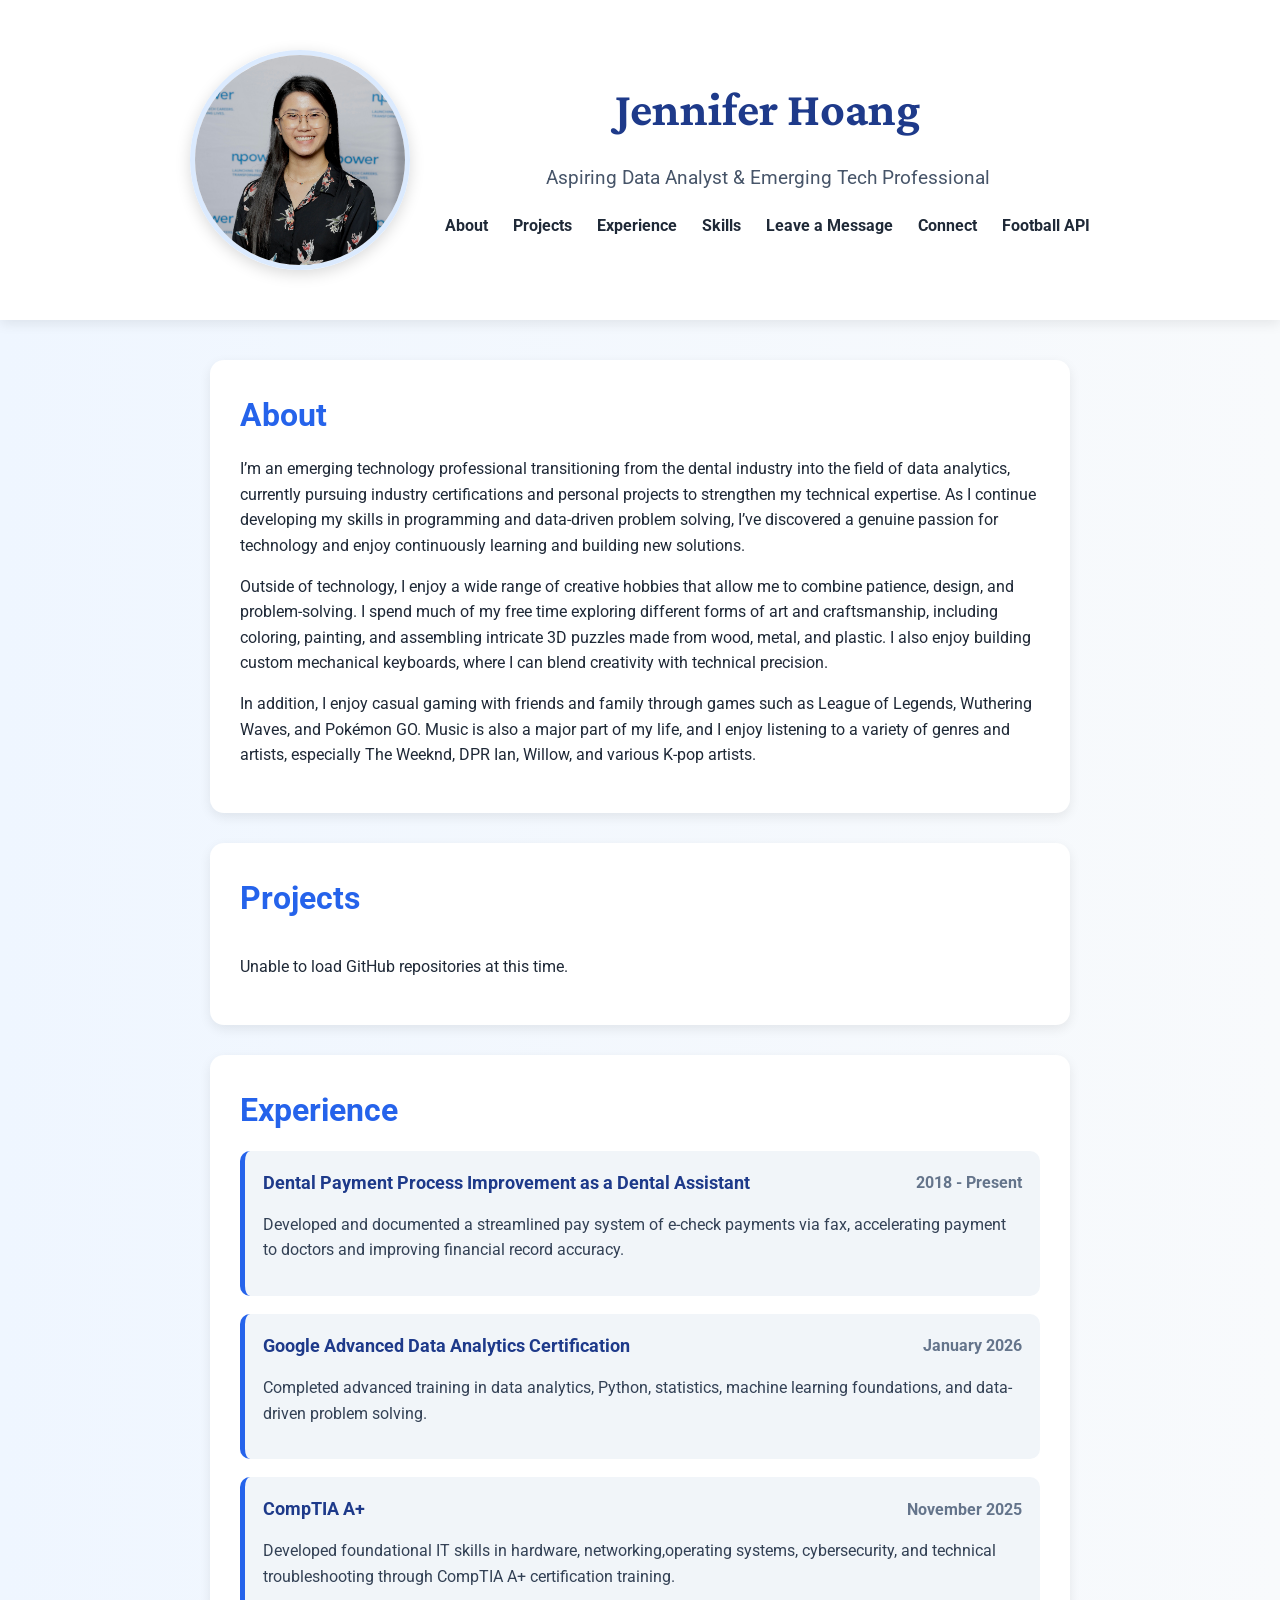
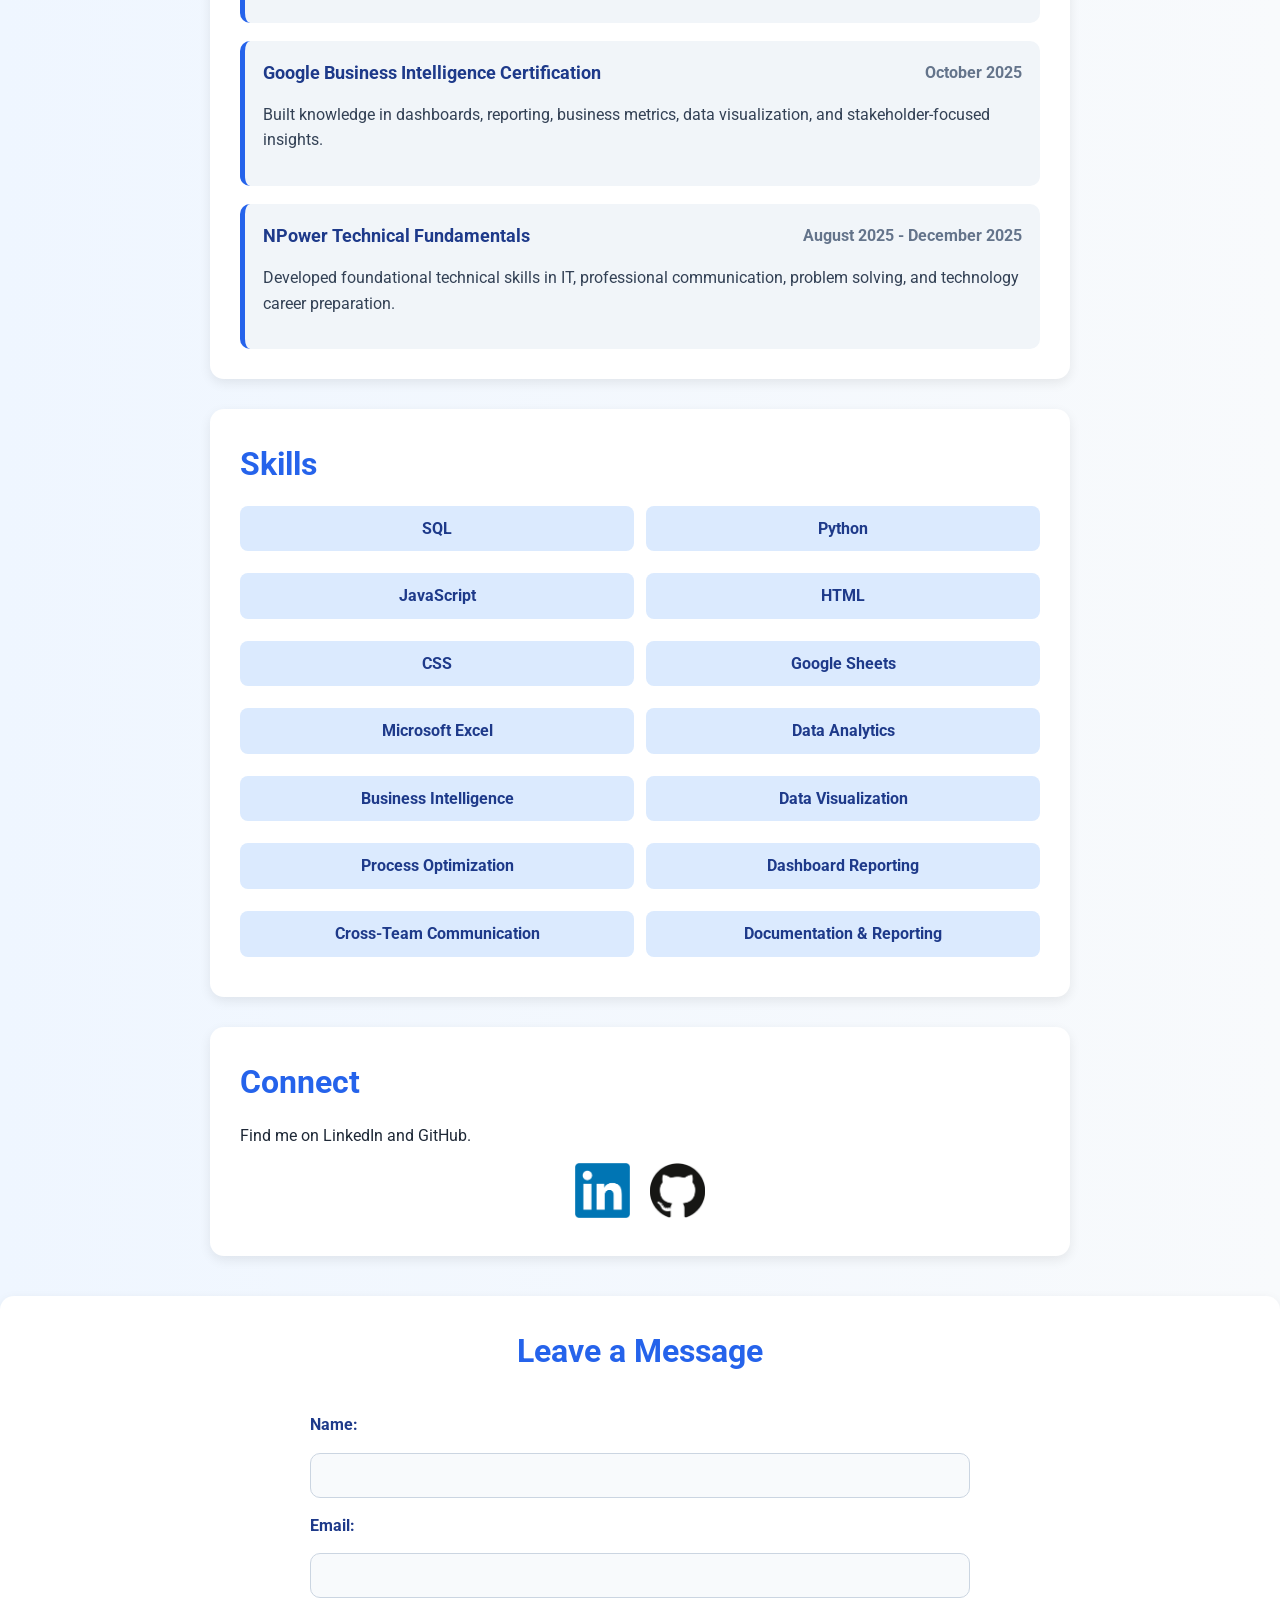
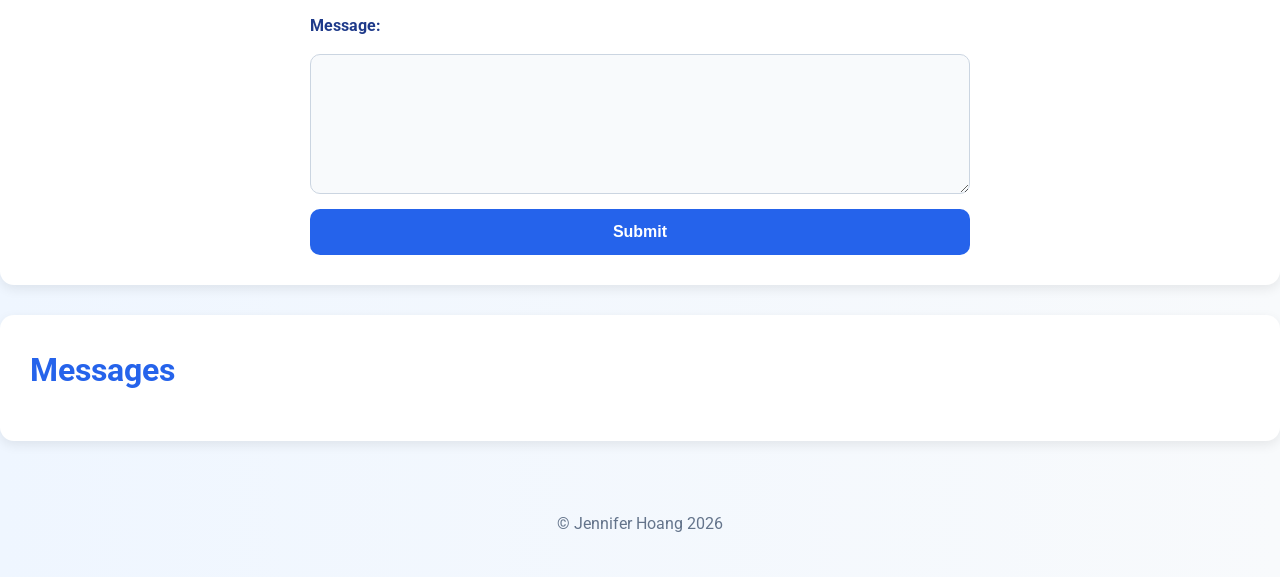
==== index.html @ 0383dcff "added open api page" ====
<!DOCTYPE html>
<html lang="en">
<head>
    <meta charset="UTF-8">
    <meta name="viewport" content="width=device-width, initial-scale=1.0">
    <meta name="description" content="Jennifer Hoang's Portfolio Website">
    <meta name="author" content="Jennifer Hoang">

    <title>Jennifer Hoang's Portfolio</title>

    <link rel="stylesheet" href="css/index.css">

    <link rel="preconnect" href="https://fonts.googleapis.com">
    <link rel="preconnect" href="https://fonts.gstatic.com" crossorigin>
    <link href="https://fonts.googleapis.com/css2?family=Roboto&family=Crimson+Pro:wght@400;700&display=swap" rel="stylesheet">
</head>

<body>

    <header class="hero">
        <img class="profile-image" src="images/profile.jpeg" alt="Jennifer Hoang Profile Photo">

        <div class="hero-text">
            <h1>Jennifer Hoang</h1>
            <p>Aspiring Data Analyst & Emerging Tech Professional</p>

            <nav>
                <ul>
                    <li><a href="#About">About</a></li>
                    <li><a href="#Projects">Projects</a></li>
                    <li><a href="#Experience">Experience</a></li>
                    <li><a href="#skills">Skills</a></li>
                    <li><a href="#message">Leave a Message</a></li>
                    <li><a href="#Connect">Connect</a></li>
                    <li><a href="football.html">Football API</a></li>
                </ul>
            </nav>
        </div>
    </header>

    <main>

        <section id="About" class="card">
            <h2>About</h2>
            <p>
                I’m an emerging technology professional transitioning from the dental
                industry into the field of data analytics, currently pursuing industry 
                certifications and personal projects to strengthen my technical expertise.
                 As I continue developing my skills in programming and data-driven problem solving, 
                 I’ve discovered a genuine passion for technology and enjoy continuously learning and 
                 building new solutions.
            </p>

            <p>
                Outside of technology, I enjoy a wide range of creative hobbies that allow me to combine 
                patience, design, and problem-solving. I spend much of my free time exploring different 
                forms of art and craftsmanship, including coloring, painting, and assembling intricate 
                3D puzzles made from wood, metal, and plastic. I also enjoy building custom mechanical 
                keyboards, where I can blend creativity with technical precision. 
             </p>
             <p>In addition, I enjoy casual gaming with friends and family through games such as League of Legends, 
                Wuthering Waves, and Pokémon GO. Music is also a major part of my life, and I enjoy listening to a 
                variety of genres and artists, especially The Weeknd, DPR Ian, Willow, and various K-pop 
                artists.</p>
           
        </section>

        <section id="Projects" class="card">
            <h2>Projects</h2>
            <ul>
            </ul>
        </section>

        <section id="Experience" class="card">
            <h2>Experience</h2>
            <div class="experience-list">
                <div class="experience-item">
                    <div class="experience-header">
                        <h3>Dental Payment Process Improvement as a Dental Assistant</h3>
                        <span>2018 - Present</span>
                    </div>

                    <p>Developed and documented a streamlined pay system of e-check payments
                    via fax, accelerating payment to doctors and improving financial record accuracy.</p>    
                </div>

                <div class="experience-item">
                    <div class="experience-header">
                        <h3>Google Advanced Data Analytics Certification</h3>
                        <span>January 2026</span>
                    </div>

                    <p>Completed advanced training in data analytics, Python, statistics,
                    machine learning foundations, and data-driven problem solving.</p>
                </div>

                <div class="experience-item">
                    <div class="experience-header">
                        <h3>CompTIA A+</h3>
                        <span>November 2025</span>
                    </div>

                    <p>Developed foundational IT skills in hardware, networking,operating systems, 
                        cybersecurity, and technical troubleshooting through CompTIA A+ certification
                        training.</p>
                </div>

                <div class="experience-item">
                    <div class="experience-header">
                        <h3>Google Business Intelligence Certification</h3>
                        <span>October 2025</span>
                    </div>

                    <p>Built knowledge in dashboards, reporting, business metrics,
                    data visualization, and stakeholder-focused insights.</p>
                </div>

                <div class="experience-item">
                    <div class="experience-header">
                        <h3>NPower Technical Fundamentals</h3>
                        <span>August 2025 - December 2025</span>
                    </div>

                    <p>Developed foundational technical skills in IT, professional communication,
                    problem solving, and technology career preparation.</p>
                </div>

    </div>
</section>

        <section id="skills" class="card">
            <h2>Skills</h2>

            <ul class="skills-list">
                
            </ul>
        </section>

        <section id="Connect" class="card">
            <h2>Connect</h2>
            <p>Find me on LinkedIn and GitHub.</p>
            <div class="social-links">

                <a href="https://www.linkedin.com/in/jennifernhoang8/"
                    target="_blank"
                    rel="noopener noreferrer">
                        <img src="images/linkedin-logo.png"
                        alt="LinkedIn"
                        class="social-icon">
                </a>

                <a href="https://github.com/jenferno"
                     target="_blank"
                     rel="noopener noreferrer">
                        <img src="images/github-logo.png"
                        alt="GitHub"
                        class="social-icon">
                </a>

            </div>
        </section>

    </main>



    <section id="message" class="card">
        <h2>Leave a Message</h2>
        <form name="leave_message">

        <label for="usersName">Name:</label>
        <input
            type="text"
            id="usersName"
            name="usersName"
            required
        >

        <label for="usersEmail">Email:</label>
        <input
            type="email"
            id="usersEmail"
            name="usersEmail"
            required
        >

        <label for="usersMessage">Message:</label>

        <textarea
            id="usersMessage"
            name="usersMessage"
            required
        ></textarea>

        <button type="submit">
            Submit
        </button>

    </form>

</section>


    <section id="messages" class="card">
        <h2>Messages</h2>
        <ul></ul>
    </section>
    <footer></footer>
<script src="js/index.js"></script>
</body>

</html>
---- css/index.css ----
* {
    margin: 0;
    padding: 0;
    box-sizing: border-box;
}

html {
    scroll-behavior: smooth;
    font-family: 'Roboto', Arial, Helvetica, sans-serif;
}

body {
    background: linear-gradient(to right, #eff6ff, #f8fafc);
    color: #1f2937;
    line-height: 1.6;
}

.hero {
    display: flex;
    align-items: center;
    justify-content: center;
    gap: 35px;
    padding: 50px 25px;
    background-color: white;
    box-shadow: 0 4px 12px rgba(0, 0, 0, 0.08);
    flex-wrap: wrap;
}

.profile-image {
    width: 220px;
    height: 220px;
    object-fit: cover;
    border-radius: 50%;
    border: 5px solid #dbeafe;
    box-shadow: 0 4px 15px rgba(0, 0, 0, 0.15);
}

.hero-text {
    text-align: center;
}

h1 {
    font-family: 'Crimson Pro', serif;
    font-size: 3rem;
    color: #1e3a8a;
}

p {
    margin-top: 15px;
    margin-bottom: 15px;
}

.hero {
    position: sticky;
    top: 0;
    z-index: 1000;
}

.hero-text p {
    font-size: 1.2rem;
    margin-bottom: 20px;
    color: #475569;
}

nav ul {
    display: flex;
    justify-content: center;
    gap: 25px;
    list-style: none;
    flex-wrap: wrap;
}

nav a {
    text-decoration: none;
    color: #1f2937;
    font-weight: bold;
    transition: color 0.3s ease;
}

nav a:hover {
    color: #60a5fa;
}

main {
    max-width: 900px;
    margin: 40px auto;
    padding: 0 20px;
}

.card {
    background-color:white;
    padding: 30px;
    margin-bottom: 30px;
    border-radius: 14px;
    box-shadow: 0 4px 12px rgba(0, 0, 0, 0.08);
    transition: transform 0.3s ease;
}

.card:hover {
    transform: translateY(-4px);
}

h2 {
    font-size: 2rem;
    margin-bottom: 15px;
    color: #2563eb;
}

li {
    margin-bottom: 10px;
}
#Projects ul {
    display: grid;
    grid-template-columns: repeat(2, 1fr);
    gap: 15px;
    list-style: none;
    padding-left: 0;
}

#Projects li {
    background-color: #f1f5f9;
    padding: 15px;
    border-left: 5px solid #60a5fa;
    border-radius: 8px;
    list-style: none;
    transition: transform 0.3s ease;
}

#Projects li:hover {
    transform: translateX(5px);
}

@media (max-width: 600px) {
    #Projects ul {
        grid-template-columns: 1fr;
    }
}

.experience-list {
    display: flex;
    flex-direction: column;
    gap: 18px;
}

.experience-item {
    background-color: #f1f5f9;
    padding: 18px;
    border-left: 5px solid #2563eb;
    border-radius: 10px;
}

.experience-header {
    display: flex;
    justify-content: space-between;
    align-items: center;
    gap: 15px;
    margin-bottom: 10px;
}

.experience-header h3 {
    font-size: 1.1rem;
    color: #1e3a8a;
}

.experience-header span {
    font-weight: bold;
    color: #64748b;
    white-space: nowrap;
}

.experience-item p {
    color: #334155;
}

.skills-list {
    display: grid;
    grid-template-columns: repeat(2, 1fr);
    gap: 12px;
    list-style: none;
    padding-left: 0;
}

.skills-list li {
    background-color: #dbeafe;
    color: #1e3a8a;
    padding: 10px;
    border-radius: 8px;
    text-align: center;
    font-weight: bold;
}

.social-links {
    display: flex;
    justify-content: center;
    gap: 20px;
    margin-top: 15px;
}

.social-icon {
    width: 55px;
    height: 55px;
    transition: transform 0.3s ease;
}

.social-icon:hover {
    transform: scale(1.12);
}
footer {
    text-align: center;
    padding: 25px;
    color: #64748b;
}
#message {
    display: flex;
    flex-direction: column;
    align-items: center;
}

#message h2,
#message p {
    text-align: center;
}

#message form {
    width: 100%;
    max-width: 700px;
    margin: 20px auto 0 auto;
    padding: 0 20px;
    display: flex;
    flex-direction: column;
    gap: 15px;
}

#message label {
    font-weight: bold;
    color: #1e3a8a;
}

#message input,
#message textarea {
    width: 100%;
    padding: 12px;
    border: 1px solid #cbd5e1;
    border-radius: 10px;
    background-color: #f8fafc;
    color: #1f2937;
    font-family: 'Roboto', Arial, Helvetica, sans-serif;
    font-size: 1rem;
    transition: border-color 0.3s ease, box-shadow 0.3s ease;
}

#message input:focus,
#message textarea:focus {
    outline: none;
    border-color: #2563eb;
    box-shadow: 0 0 8px rgba(37, 99, 235, 0.25);
}

#message textarea {
    min-height: 140px;
    resize: vertical;
}

#message button {
    background-color: #2563eb;
    color: white;
    border: none;
    border-radius: 10px;
    padding: 14px;
    font-size: 1rem;
    font-weight: bold;
    cursor: pointer;
    transition: background-color 0.3s ease, transform 0.3s ease;
}

#message button:hover {
    background-color: #1d4ed8;
    transform: translateY(-2px);
}
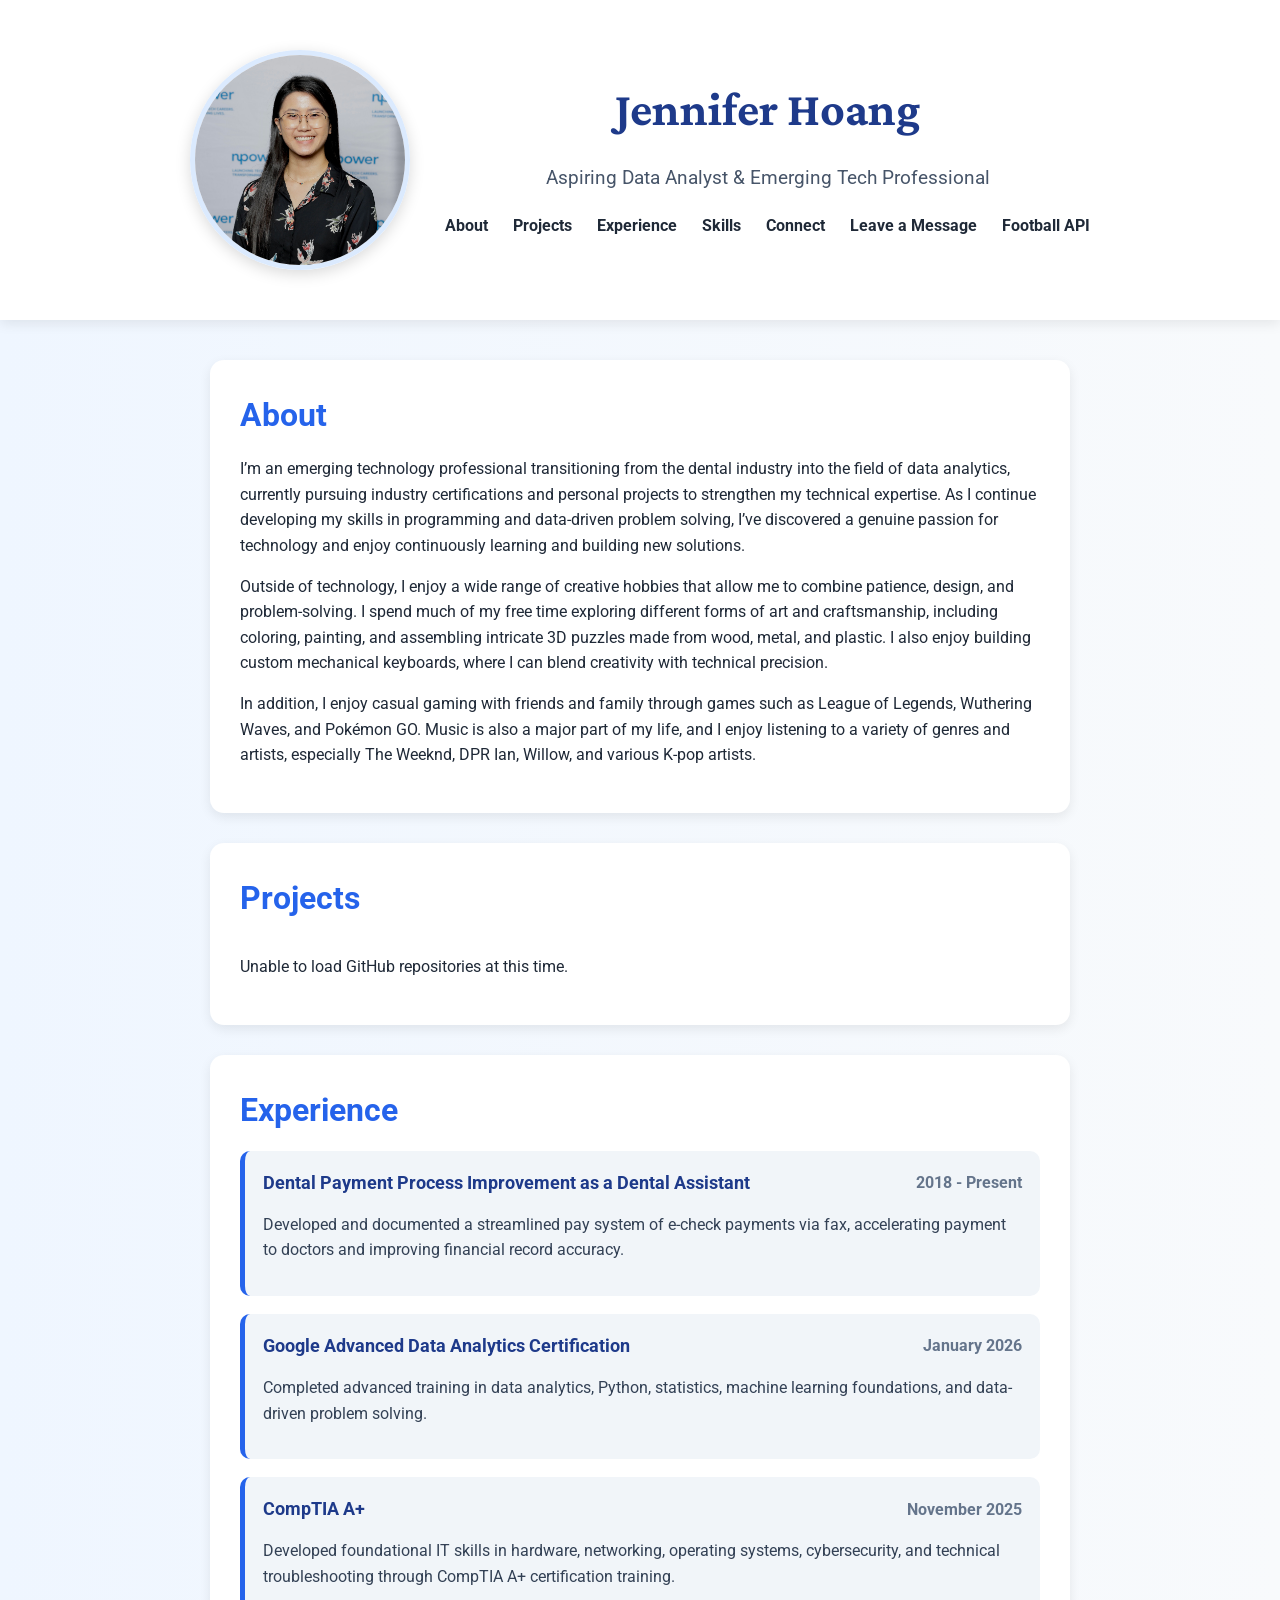
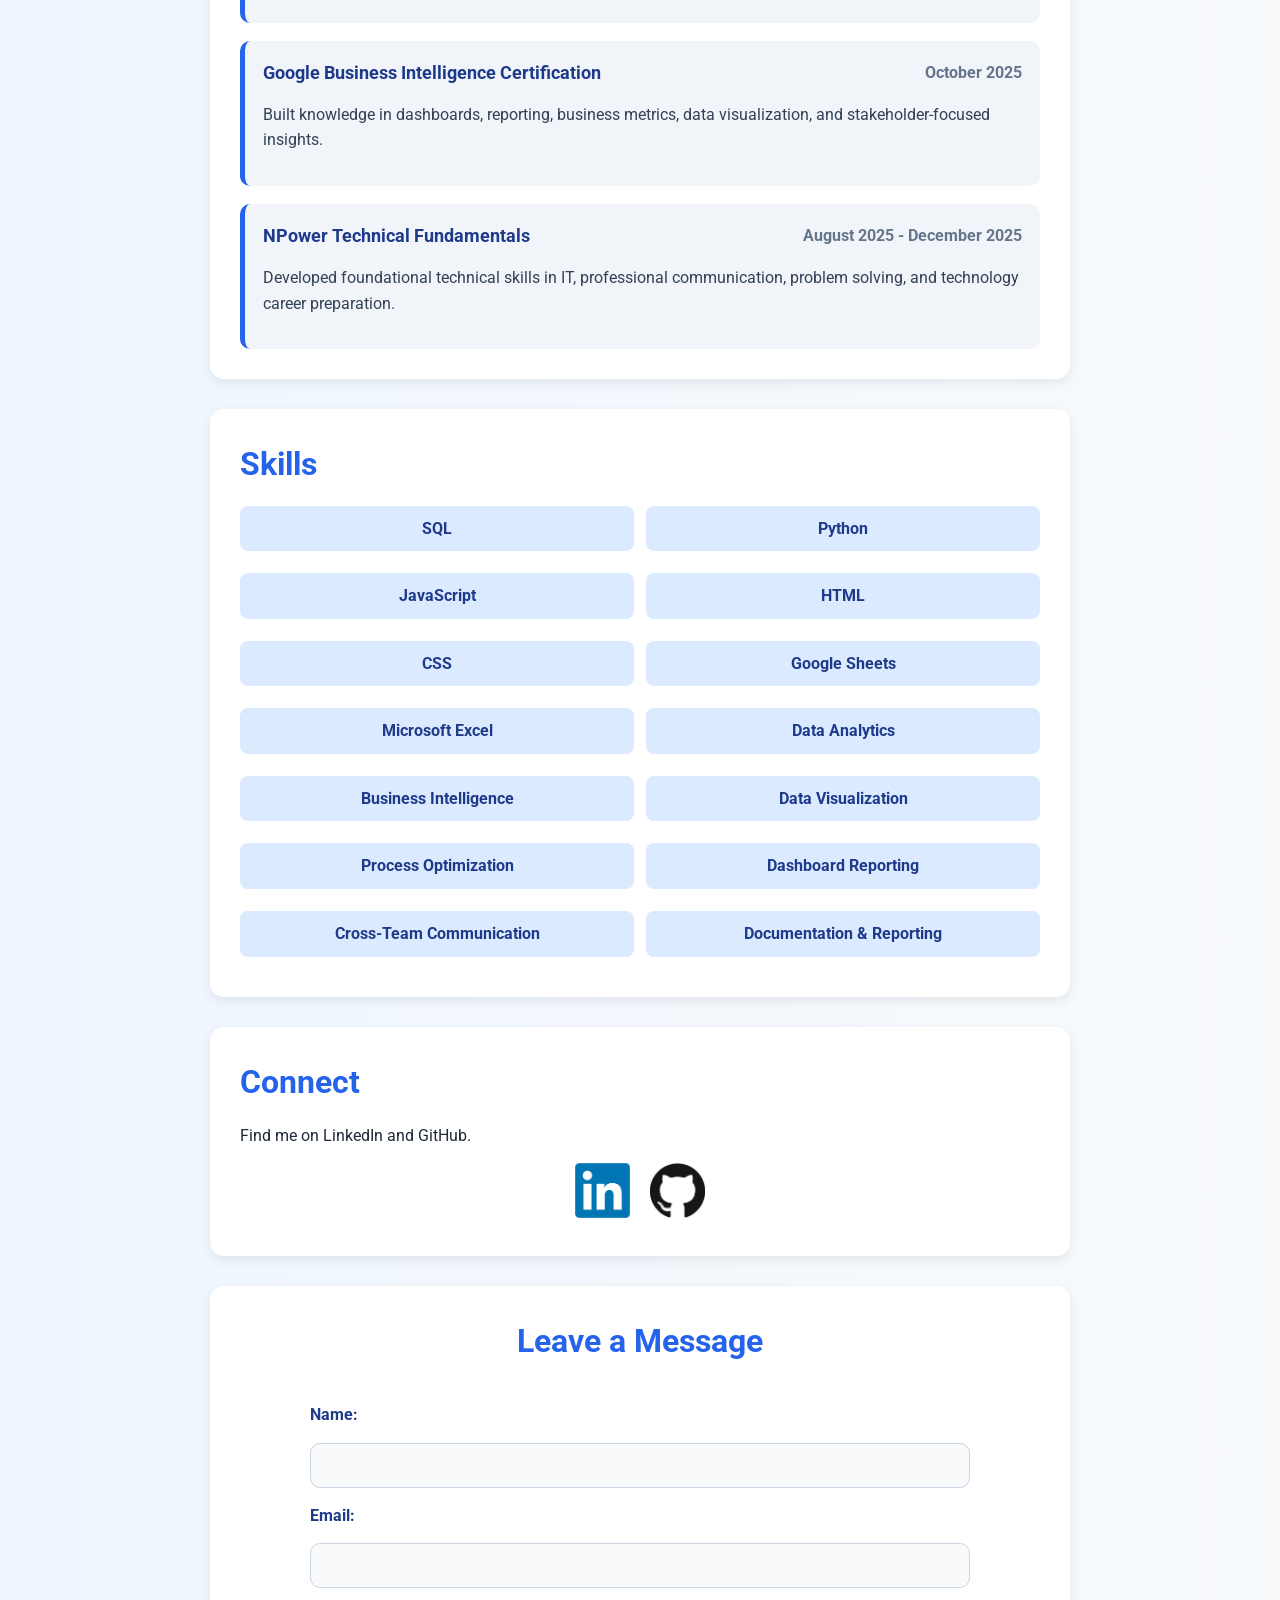
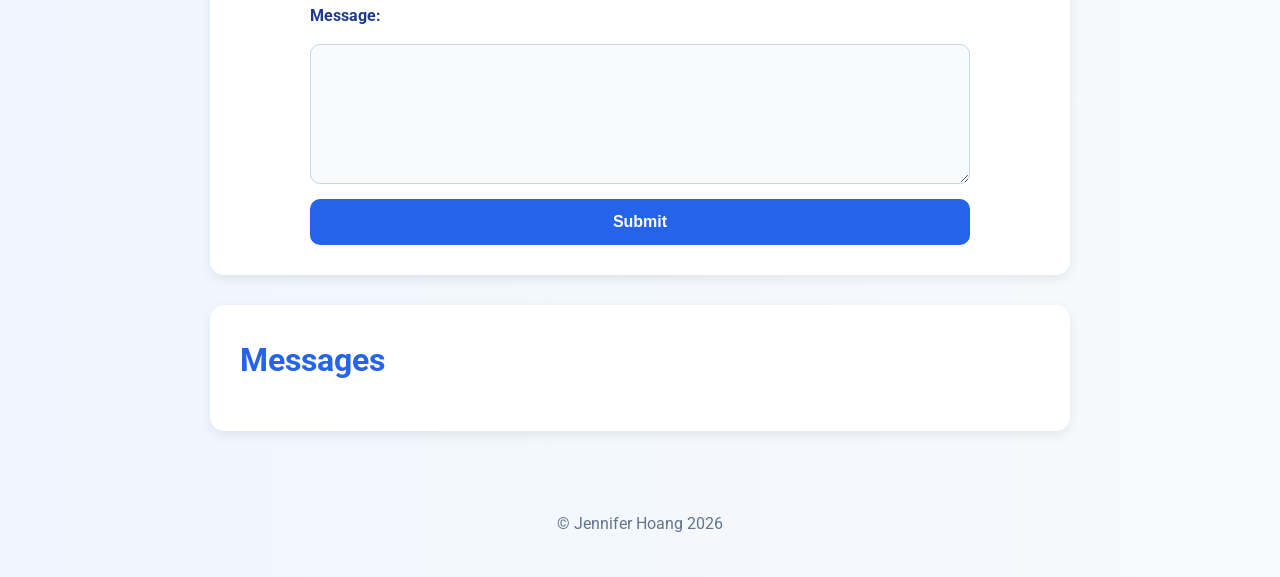
==== commit ad275966: "Made improvements for better user experience and stylistic choices" ====
--- a/index.html
+++ b/index.html
@@ -30,8 +30,8 @@
                     <li><a href="#Projects">Projects</a></li>
                     <li><a href="#Experience">Experience</a></li>
                     <li><a href="#skills">Skills</a></li>
+                    <li><a href="#Connect">Connect</a></li>
                     <li><a href="#message">Leave a Message</a></li>
-                    <li><a href="#Connect">Connect</a></li>
                     <li><a href="football.html">Football API</a></li>
                 </ul>
             </nav>
@@ -42,13 +42,14 @@
 
         <section id="About" class="card">
             <h2>About</h2>
+
             <p>
                 I’m an emerging technology professional transitioning from the dental
                 industry into the field of data analytics, currently pursuing industry 
                 certifications and personal projects to strengthen my technical expertise.
-                 As I continue developing my skills in programming and data-driven problem solving, 
-                 I’ve discovered a genuine passion for technology and enjoy continuously learning and 
-                 building new solutions.
+                As I continue developing my skills in programming and data-driven problem solving, 
+                I’ve discovered a genuine passion for technology and enjoy continuously learning and 
+                building new solutions.
             </p>
 
             <p>
@@ -57,31 +58,35 @@
                 forms of art and craftsmanship, including coloring, painting, and assembling intricate 
                 3D puzzles made from wood, metal, and plastic. I also enjoy building custom mechanical 
                 keyboards, where I can blend creativity with technical precision. 
-             </p>
-             <p>In addition, I enjoy casual gaming with friends and family through games such as League of Legends, 
+            </p>
+
+            <p>
+                In addition, I enjoy casual gaming with friends and family through games such as League of Legends, 
                 Wuthering Waves, and Pokémon GO. Music is also a major part of my life, and I enjoy listening to a 
-                variety of genres and artists, especially The Weeknd, DPR Ian, Willow, and various K-pop 
-                artists.</p>
-           
+                variety of genres and artists, especially The Weeknd, DPR Ian, Willow, and various K-pop artists.
+            </p>
         </section>
 
         <section id="Projects" class="card">
             <h2>Projects</h2>
-            <ul>
-            </ul>
+            <ul></ul>
         </section>
 
         <section id="Experience" class="card">
             <h2>Experience</h2>
+
             <div class="experience-list">
+
                 <div class="experience-item">
                     <div class="experience-header">
                         <h3>Dental Payment Process Improvement as a Dental Assistant</h3>
                         <span>2018 - Present</span>
                     </div>
 
-                    <p>Developed and documented a streamlined pay system of e-check payments
-                    via fax, accelerating payment to doctors and improving financial record accuracy.</p>    
+                    <p>
+                        Developed and documented a streamlined pay system of e-check payments
+                        via fax, accelerating payment to doctors and improving financial record accuracy.
+                    </p>    
                 </div>
 
                 <div class="experience-item">
@@ -90,8 +95,10 @@
                         <span>January 2026</span>
                     </div>
 
-                    <p>Completed advanced training in data analytics, Python, statistics,
-                    machine learning foundations, and data-driven problem solving.</p>
+                    <p>
+                        Completed advanced training in data analytics, Python, statistics,
+                        machine learning foundations, and data-driven problem solving.
+                    </p>
                 </div>
 
                 <div class="experience-item">
@@ -100,9 +107,11 @@
                         <span>November 2025</span>
                     </div>
 
-                    <p>Developed foundational IT skills in hardware, networking,operating systems, 
+                    <p>
+                        Developed foundational IT skills in hardware, networking, operating systems, 
                         cybersecurity, and technical troubleshooting through CompTIA A+ certification
-                        training.</p>
+                        training.
+                    </p>
                 </div>
 
                 <div class="experience-item">
@@ -111,8 +120,10 @@
                         <span>October 2025</span>
                     </div>
 
-                    <p>Built knowledge in dashboards, reporting, business metrics,
-                    data visualization, and stakeholder-focused insights.</p>
+                    <p>
+                        Built knowledge in dashboards, reporting, business metrics,
+                        data visualization, and stakeholder-focused insights.
+                    </p>
                 </div>
 
                 <div class="experience-item">
@@ -121,92 +132,96 @@
                         <span>August 2025 - December 2025</span>
                     </div>
 
-                    <p>Developed foundational technical skills in IT, professional communication,
-                    problem solving, and technology career preparation.</p>
-                </div>
-
-    </div>
-</section>
+                    <p>
+                        Developed foundational technical skills in IT, professional communication,
+                        problem solving, and technology career preparation.
+                    </p>
+                </div>
+
+            </div>
+        </section>
 
         <section id="skills" class="card">
             <h2>Skills</h2>
 
-            <ul class="skills-list">
-                
-            </ul>
+            <ul class="skills-list"></ul>
         </section>
 
         <section id="Connect" class="card">
             <h2>Connect</h2>
             <p>Find me on LinkedIn and GitHub.</p>
+
             <div class="social-links">
 
                 <a href="https://www.linkedin.com/in/jennifernhoang8/"
-                    target="_blank"
-                    rel="noopener noreferrer">
-                        <img src="images/linkedin-logo.png"
+                   target="_blank"
+                   rel="noopener noreferrer"
+                   aria-label="Visit Jennifer's LinkedIn profile">
+                    <img
+                        src="images/linkedin-logo.png"
                         alt="LinkedIn"
-                        class="social-icon">
+                        class="social-icon"
+                    >
                 </a>
 
                 <a href="https://github.com/jenferno"
-                     target="_blank"
-                     rel="noopener noreferrer">
-                        <img src="images/github-logo.png"
+                   target="_blank"
+                   rel="noopener noreferrer"
+                   aria-label="Visit Jennifer's GitHub profile">
+                    <img
+                        src="images/github-logo.png"
                         alt="GitHub"
-                        class="social-icon">
+                        class="social-icon"
+                    >
                 </a>
 
             </div>
         </section>
 
+        <section id="message" class="card">
+            <h2>Leave a Message</h2>
+
+            <form name="leave_message">
+
+                <label for="usersName">Name:</label>
+                <input
+                    type="text"
+                    id="usersName"
+                    name="usersName"
+                    required
+                >
+
+                <label for="usersEmail">Email:</label>
+                <input
+                    type="email"
+                    id="usersEmail"
+                    name="usersEmail"
+                    required
+                >
+
+                <label for="usersMessage">Message:</label>
+                <textarea
+                    id="usersMessage"
+                    name="usersMessage"
+                    required
+                ></textarea>
+
+                <button type="submit">
+                    Submit
+                </button>
+
+            </form>
+        </section>
+
+        <section id="messages" class="card">
+            <h2>Messages</h2>
+            <ul></ul>
+        </section>
+
     </main>
 
-
-
-    <section id="message" class="card">
-        <h2>Leave a Message</h2>
-        <form name="leave_message">
-
-        <label for="usersName">Name:</label>
-        <input
-            type="text"
-            id="usersName"
-            name="usersName"
-            required
-        >
-
-        <label for="usersEmail">Email:</label>
-        <input
-            type="email"
-            id="usersEmail"
-            name="usersEmail"
-            required
-        >
-
-        <label for="usersMessage">Message:</label>
-
-        <textarea
-            id="usersMessage"
-            name="usersMessage"
-            required
-        ></textarea>
-
-        <button type="submit">
-            Submit
-        </button>
-
-    </form>
-
-</section>
-
-
-    <section id="messages" class="card">
-        <h2>Messages</h2>
-        <ul></ul>
-    </section>
     <footer></footer>
-<script src="js/index.js"></script>
+
+    <script src="js/index.js"></script>
 </body>
-
 </html>
--- a/css/index.css
+++ b/css/index.css
@@ -24,6 +24,8 @@
     background-color: white;
     box-shadow: 0 4px 12px rgba(0, 0, 0, 0.08);
     flex-wrap: wrap;
+    top: 0;
+    z-index: 1000;
 }
 
 .profile-image {
@@ -50,12 +52,6 @@
     margin-bottom: 15px;
 }
 
-.hero {
-    position: sticky;
-    top: 0;
-    z-index: 1000;
-}
-
 .hero-text p {
     font-size: 1.2rem;
     margin-bottom: 20px;
@@ -109,9 +105,10 @@
 li {
     margin-bottom: 10px;
 }
+
 #Projects ul {
     display: grid;
-    grid-template-columns: repeat(2, 1fr);
+    grid-template-columns: repeat(auto-fit, minmax(220px, 1fr));
     gap: 15px;
     list-style: none;
     padding-left: 0;
@@ -276,4 +273,80 @@
 #message button:hover {
     background-color: #1d4ed8;
     transform: translateY(-2px);
+}
+
+#messages ul {
+    list-style: none;
+    padding-left: 0;
+}
+
+#messages li {
+    background-color: #f1f5f9;
+    padding: 15px;
+    border-left: 5px solid #2563eb;
+    border-radius: 8px;
+    margin-bottom: 12px;
+    display: flex;
+    justify-content: space-between;
+    gap: 15px;
+    align-items: center;
+    flex-wrap: wrap;
+}
+
+#messages a {
+    color: #1e3a8a;
+    font-weight: bold;
+    text-decoration: none;
+}
+
+#messages span {
+    color: #334155;
+}
+
+#messages button {
+    background-color: #ef4444;
+    color: white;
+    border: none;
+    border-radius: 8px;
+    padding: 8px 12px;
+    cursor: pointer;
+    font-weight: bold;
+}
+
+#messages button:hover {
+    background-color: #dc2626;
+}
+
+@media (max-width: 600px) {
+    h1 {
+        font-size: 2.2rem;
+    }
+
+    .hero {
+        flex-direction: column;
+        text-align: center;
+        position: relative;
+    }
+
+    .profile-image {
+        width: 180px;
+        height: 180px;
+    }
+
+    nav ul {
+        gap: 12px;
+    }
+
+    .skills-list {
+        grid-template-columns: 1fr;
+    }
+
+    .experience-header {
+        flex-direction: column;
+        align-items: flex-start;
+    }
+
+    #message form {
+        padding: 0;
+    }
 }
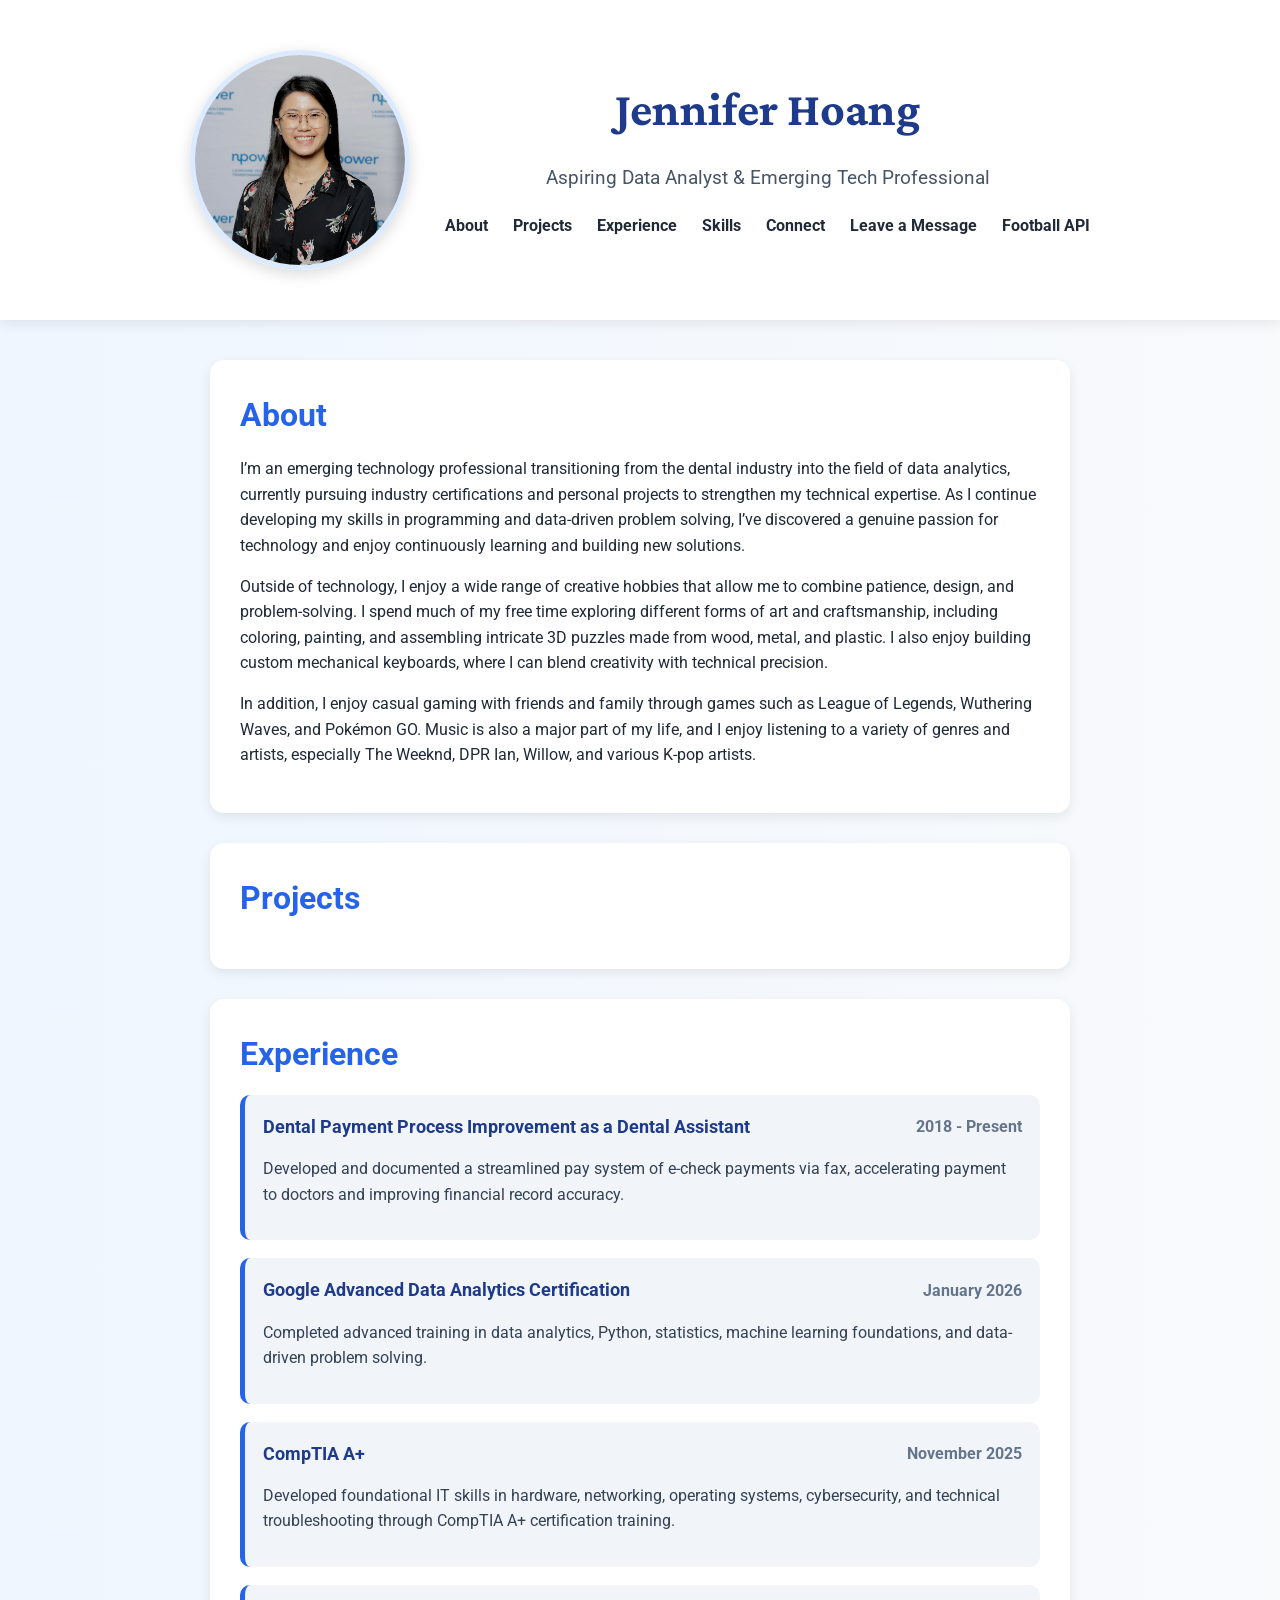
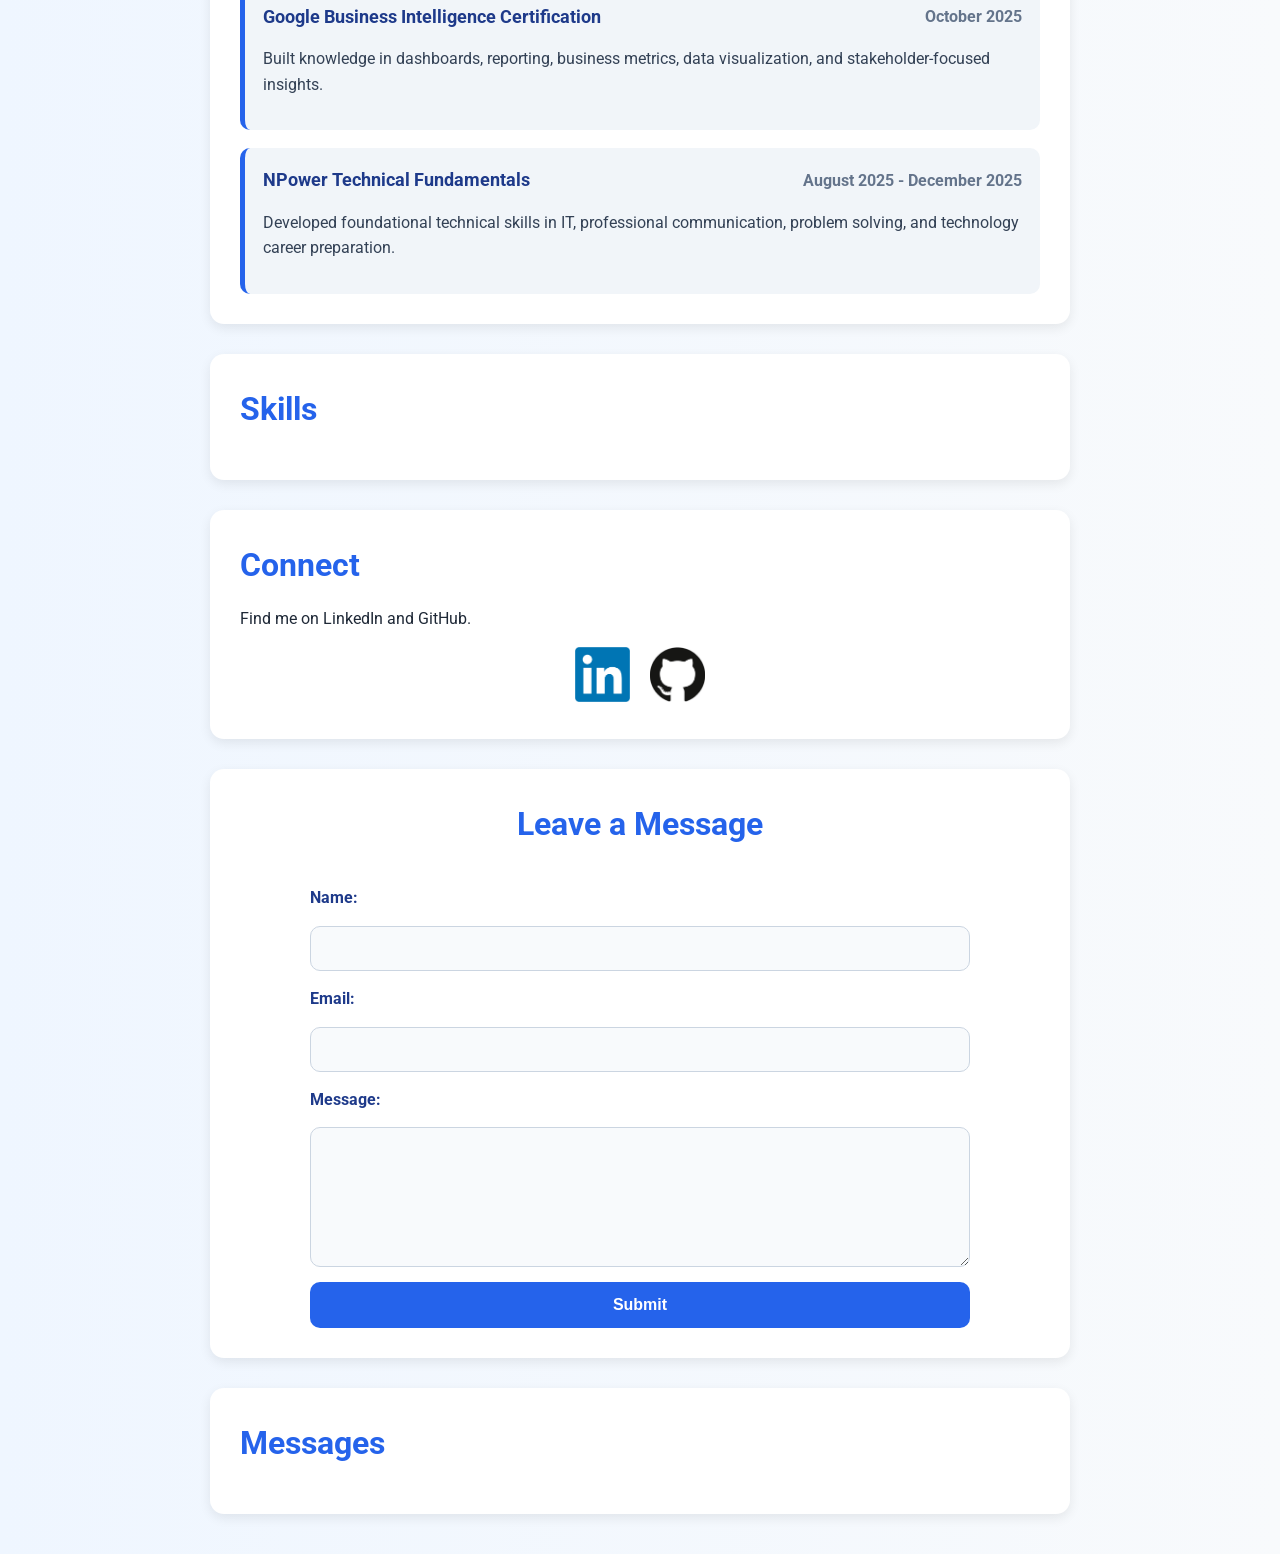
==== commit 2050dc0f: "Addressed feedback review" ====
--- a/index.html
+++ b/index.html
@@ -220,8 +220,6 @@
 
     </main>
 
-    <footer></footer>
-
     <script src="js/index.js"></script>
 </body>
 </html>
--- a/css/index.css
+++ b/css/index.css
@@ -104,6 +104,25 @@
 
 li {
     margin-bottom: 10px;
+}
+
+.project-card {
+    background-color: #f1f5f9;
+    padding: 20px;
+    border-left: 5px solid #2563eb;
+    border-radius: 10px;
+}
+
+.project-link {
+    display: inline-block;
+    margin-top: 10px;
+    color: #2563eb;
+    font-weight: bold;
+    text-decoration: none;
+}
+
+.project-link:hover {
+    text-decoration: underline;
 }
 
 #Projects ul {
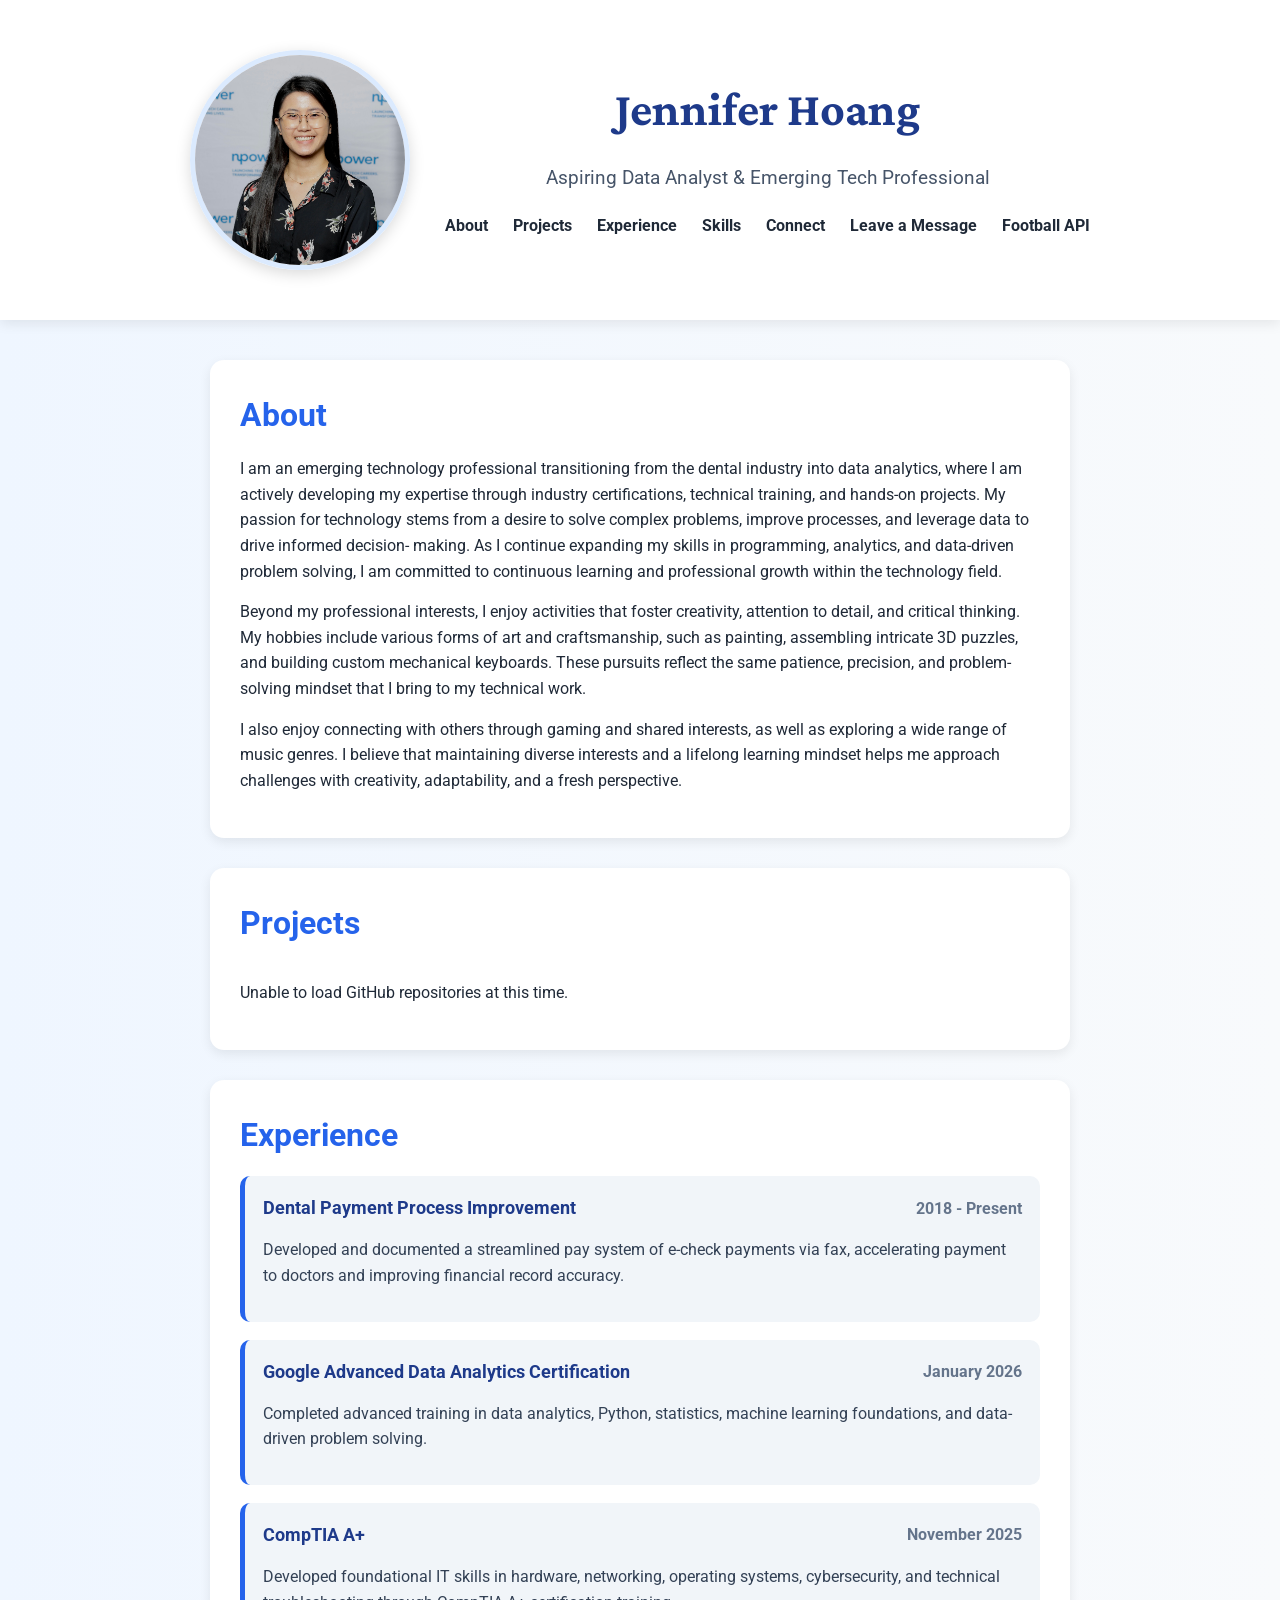
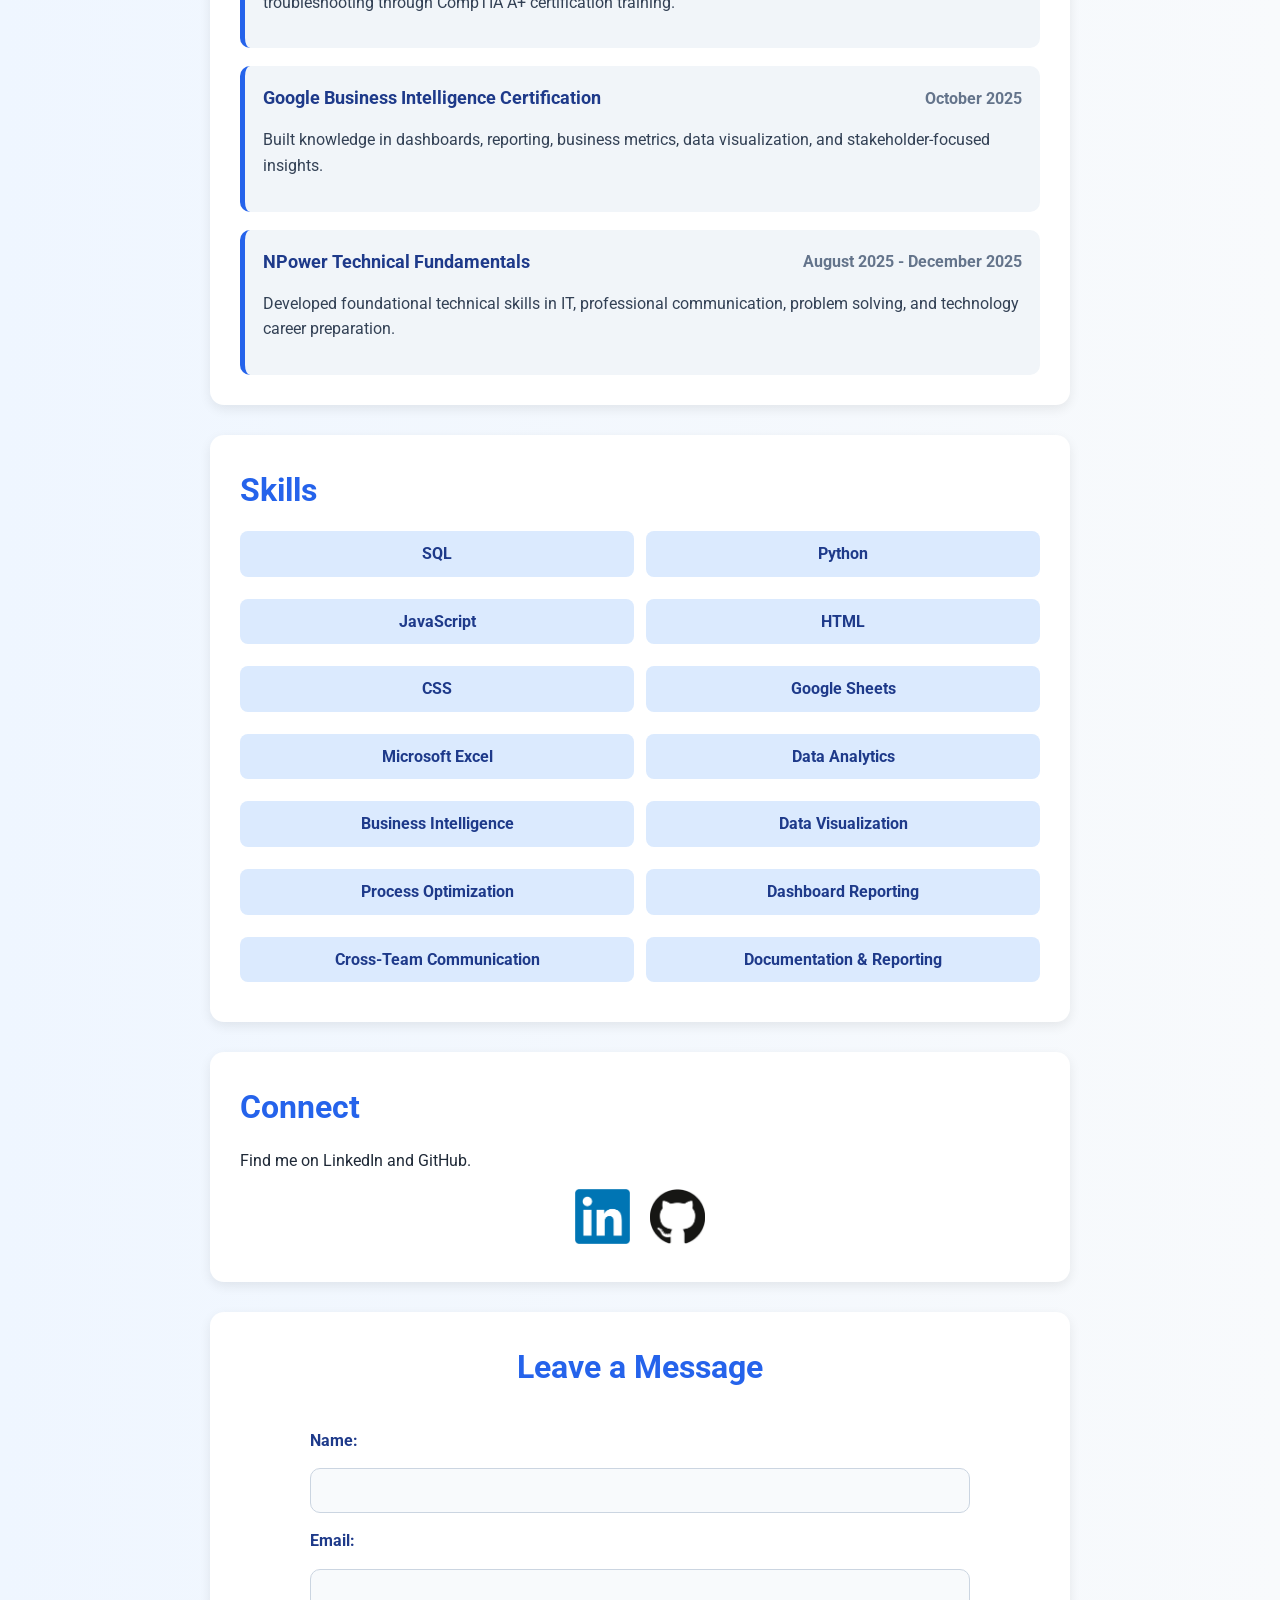
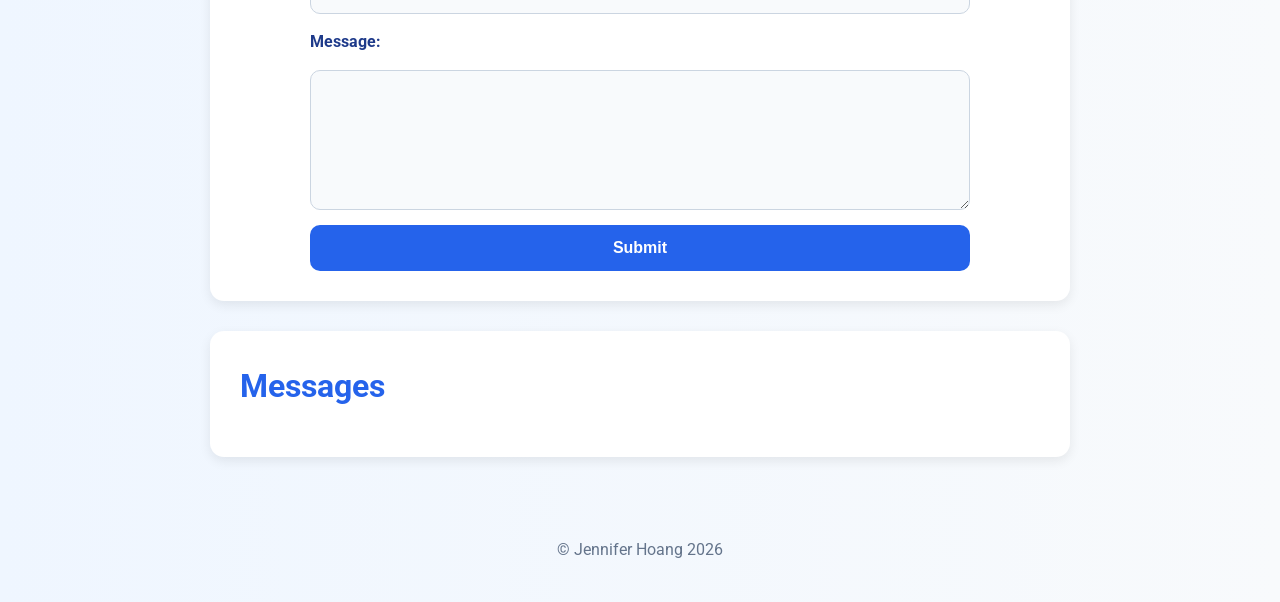
==== commit dca5cc3d: "Added more accessibility and enhanced user experience" ====
--- a/index.html
+++ b/index.html
@@ -44,26 +44,28 @@
             <h2>About</h2>
 
             <p>
-                I’m an emerging technology professional transitioning from the dental
-                industry into the field of data analytics, currently pursuing industry 
-                certifications and personal projects to strengthen my technical expertise.
-                As I continue developing my skills in programming and data-driven problem solving, 
-                I’ve discovered a genuine passion for technology and enjoy continuously learning and 
-                building new solutions.
+                I am an emerging technology professional transitioning from the dental industry into data 
+                analytics, where I am actively developing my expertise through industry certifications, 
+                technical training, and hands-on projects. My passion for technology stems from a desire 
+                to solve complex problems, improve processes, and leverage data to drive informed decision-
+                making. As I continue expanding my skills in programming, analytics, and data-driven problem
+                solving, I am committed to continuous learning and professional growth within the technology
+                field.
             </p>
 
             <p>
-                Outside of technology, I enjoy a wide range of creative hobbies that allow me to combine 
-                patience, design, and problem-solving. I spend much of my free time exploring different 
-                forms of art and craftsmanship, including coloring, painting, and assembling intricate 
-                3D puzzles made from wood, metal, and plastic. I also enjoy building custom mechanical 
-                keyboards, where I can blend creativity with technical precision. 
+                Beyond my professional interests, I enjoy activities that foster creativity, attention to 
+                detail, and critical thinking. My hobbies include various forms of art and craftsmanship, 
+                such as painting, assembling intricate 3D puzzles, and building custom mechanical keyboards. 
+                These pursuits reflect the same patience, precision, and problem-solving mindset that I bring
+                to my technical work.
             </p>
 
             <p>
-                In addition, I enjoy casual gaming with friends and family through games such as League of Legends, 
-                Wuthering Waves, and Pokémon GO. Music is also a major part of my life, and I enjoy listening to a 
-                variety of genres and artists, especially The Weeknd, DPR Ian, Willow, and various K-pop artists.
+                I also enjoy connecting with others through gaming and shared interests, as well as exploring 
+                a wide range of music genres. I believe that maintaining diverse interests and a lifelong 
+                learning mindset helps me approach challenges with creativity, adaptability, and a fresh 
+                perspective.
             </p>
         </section>
 
@@ -79,7 +81,7 @@
 
                 <div class="experience-item">
                     <div class="experience-header">
-                        <h3>Dental Payment Process Improvement as a Dental Assistant</h3>
+                        <h3>Dental Payment Process Improvement</h3>
                         <span>2018 - Present</span>
                     </div>
 
@@ -220,6 +222,8 @@
 
     </main>
 
+    <footer></footer>
+
     <script src="js/index.js"></script>
 </body>
 </html>
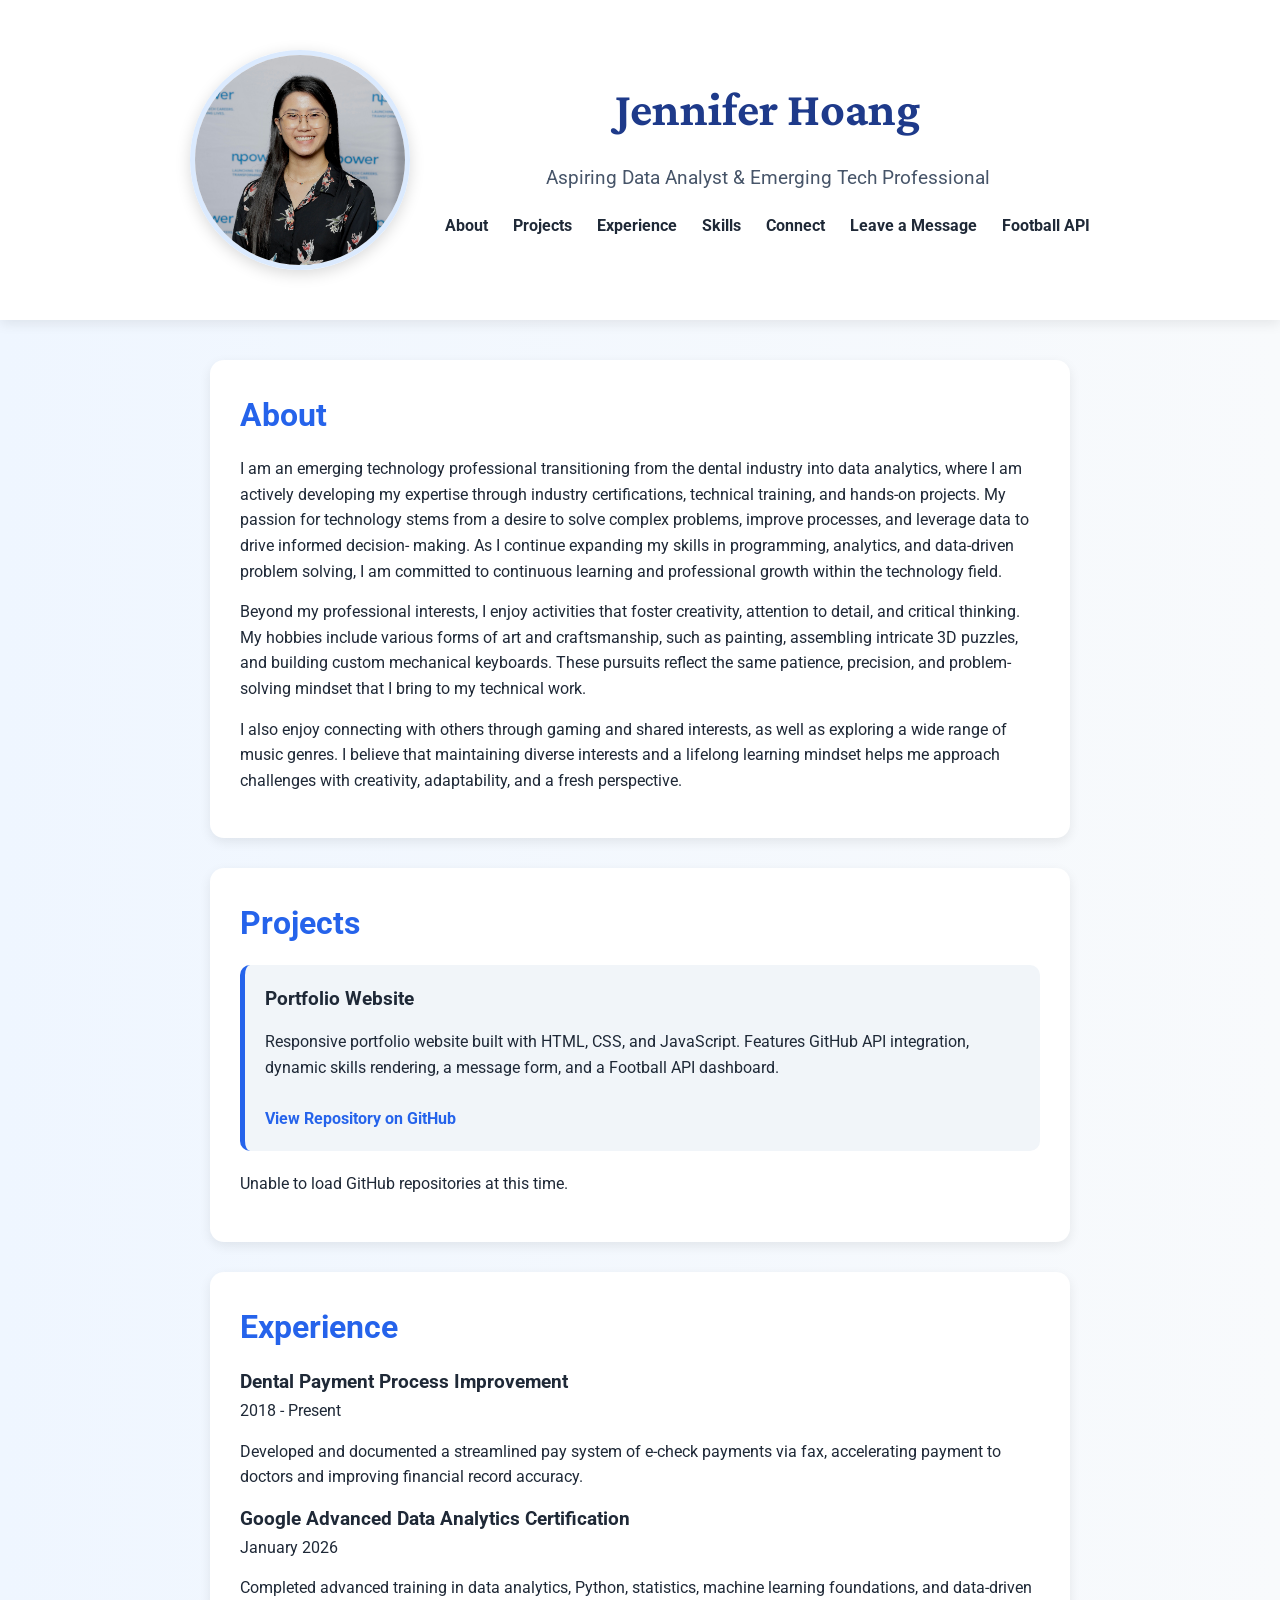
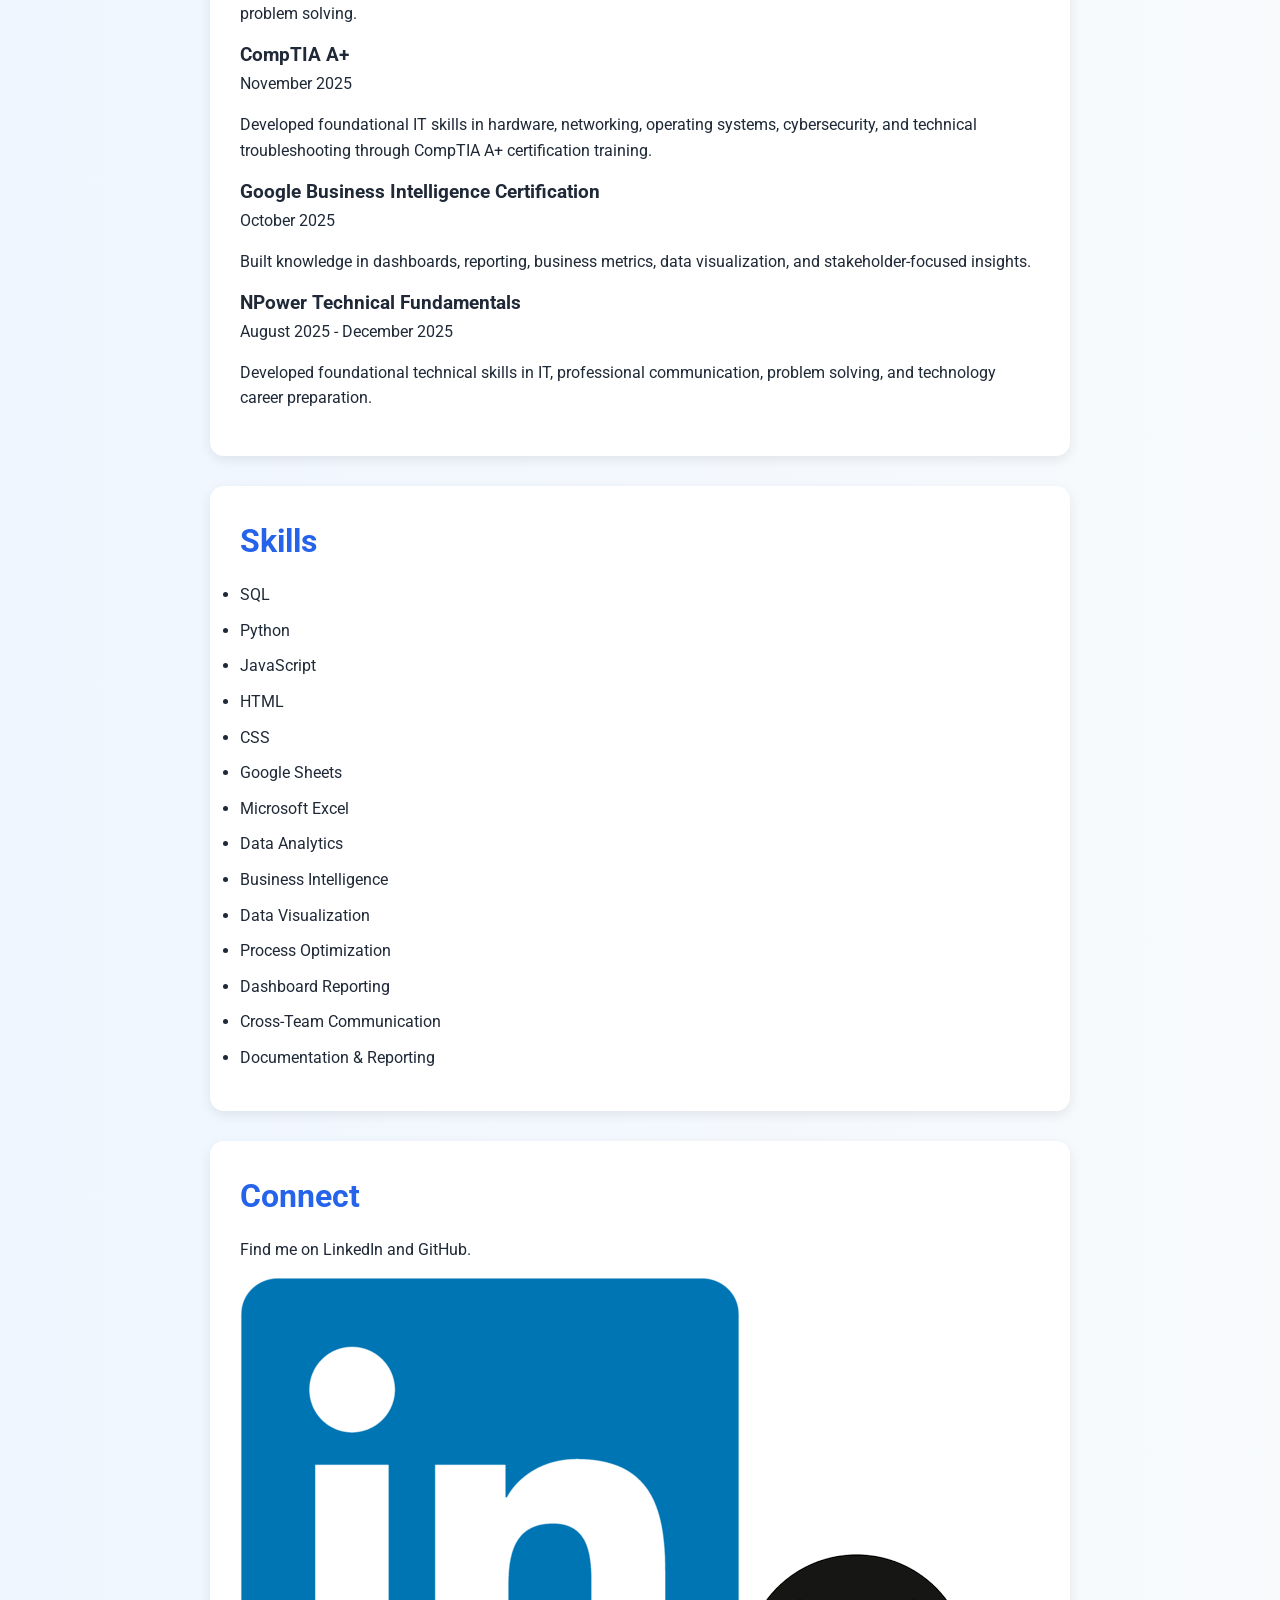
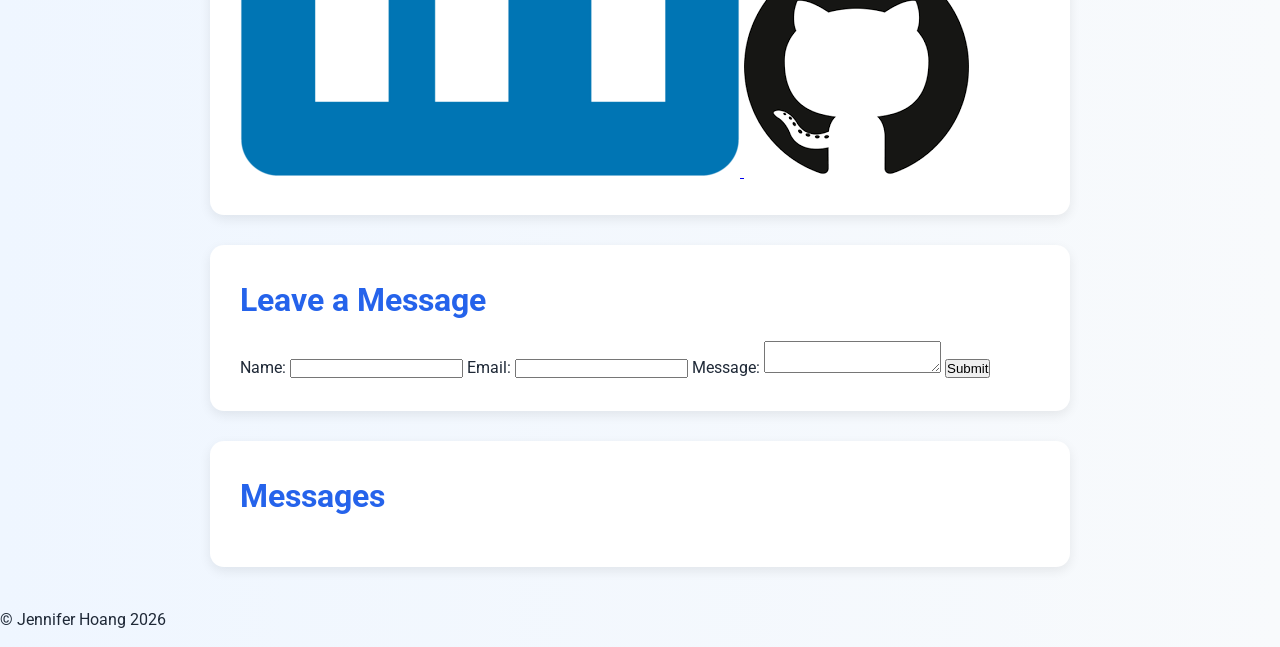
==== commit 40f67a83: "Improved project header" ====
--- a/index.html
+++ b/index.html
@@ -71,7 +71,27 @@
 
         <section id="Projects" class="card">
             <h2>Projects</h2>
-            <ul></ul>
+
+            <div class="project-highlight">
+             <h3>Portfolio Website</h3>
+
+                <p>
+                    Responsive portfolio website built with HTML, CSS, and JavaScript.
+                 Features GitHub API integration, dynamic skills rendering, a message form,
+                    and a Football API dashboard.
+                </p>
+
+                <a
+                 href="https://github.com/jenferno/jennifer-hoang-spring26"
+                 target="_blank"
+                 rel="noopener noreferrer"
+                 class="project-link"
+                >
+                 View Repository on GitHub
+                </a>
+            </div>
+
+                <ul></ul>
         </section>
 
         <section id="Experience" class="card">
--- a/css/index.css
+++ b/css/index.css
@@ -106,6 +106,13 @@
     margin-bottom: 10px;
 }
 
+.project-highlight {
+    background-color: #f1f5f9;
+    padding: 20px;
+    border-left: 5px solid #2563eb;
+    border-radius: 10px;
+    margin-bottom: 20px;
+    
 .project-card {
     background-color: #f1f5f9;
     padding: 20px;
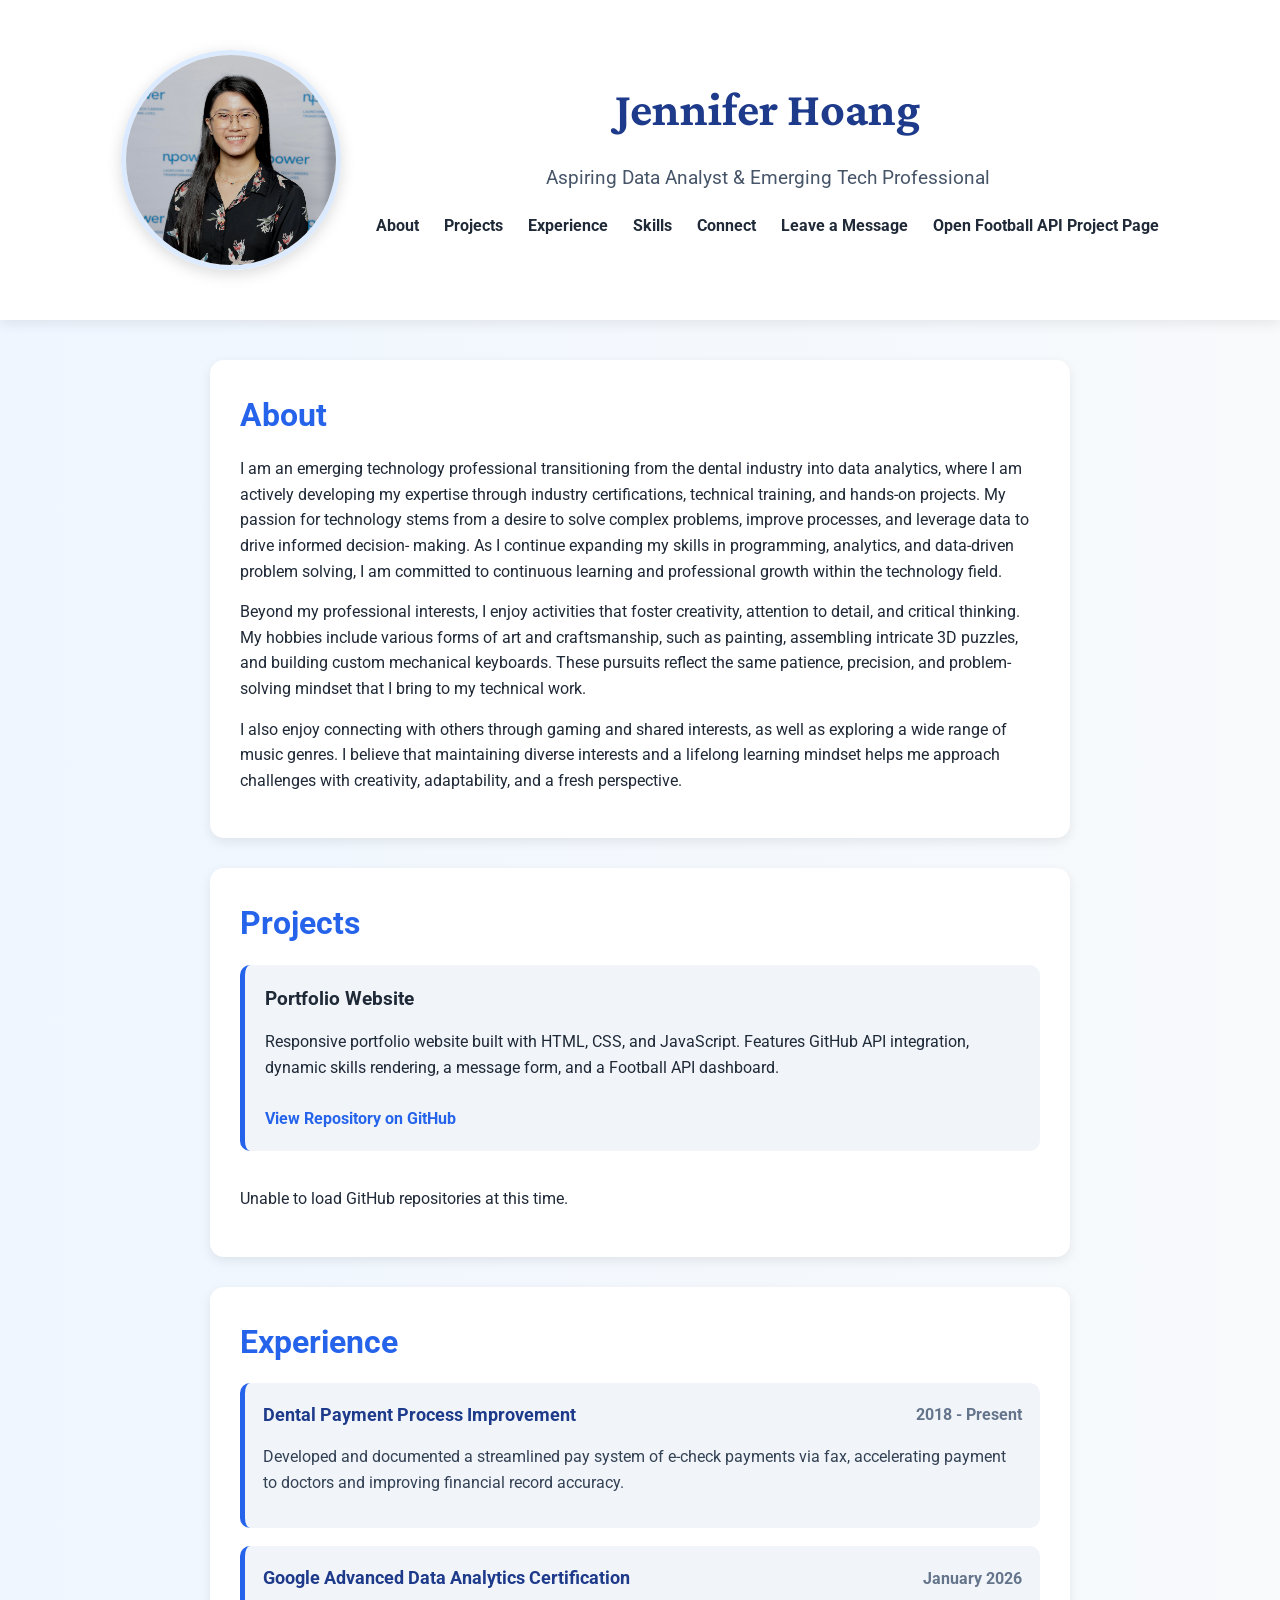
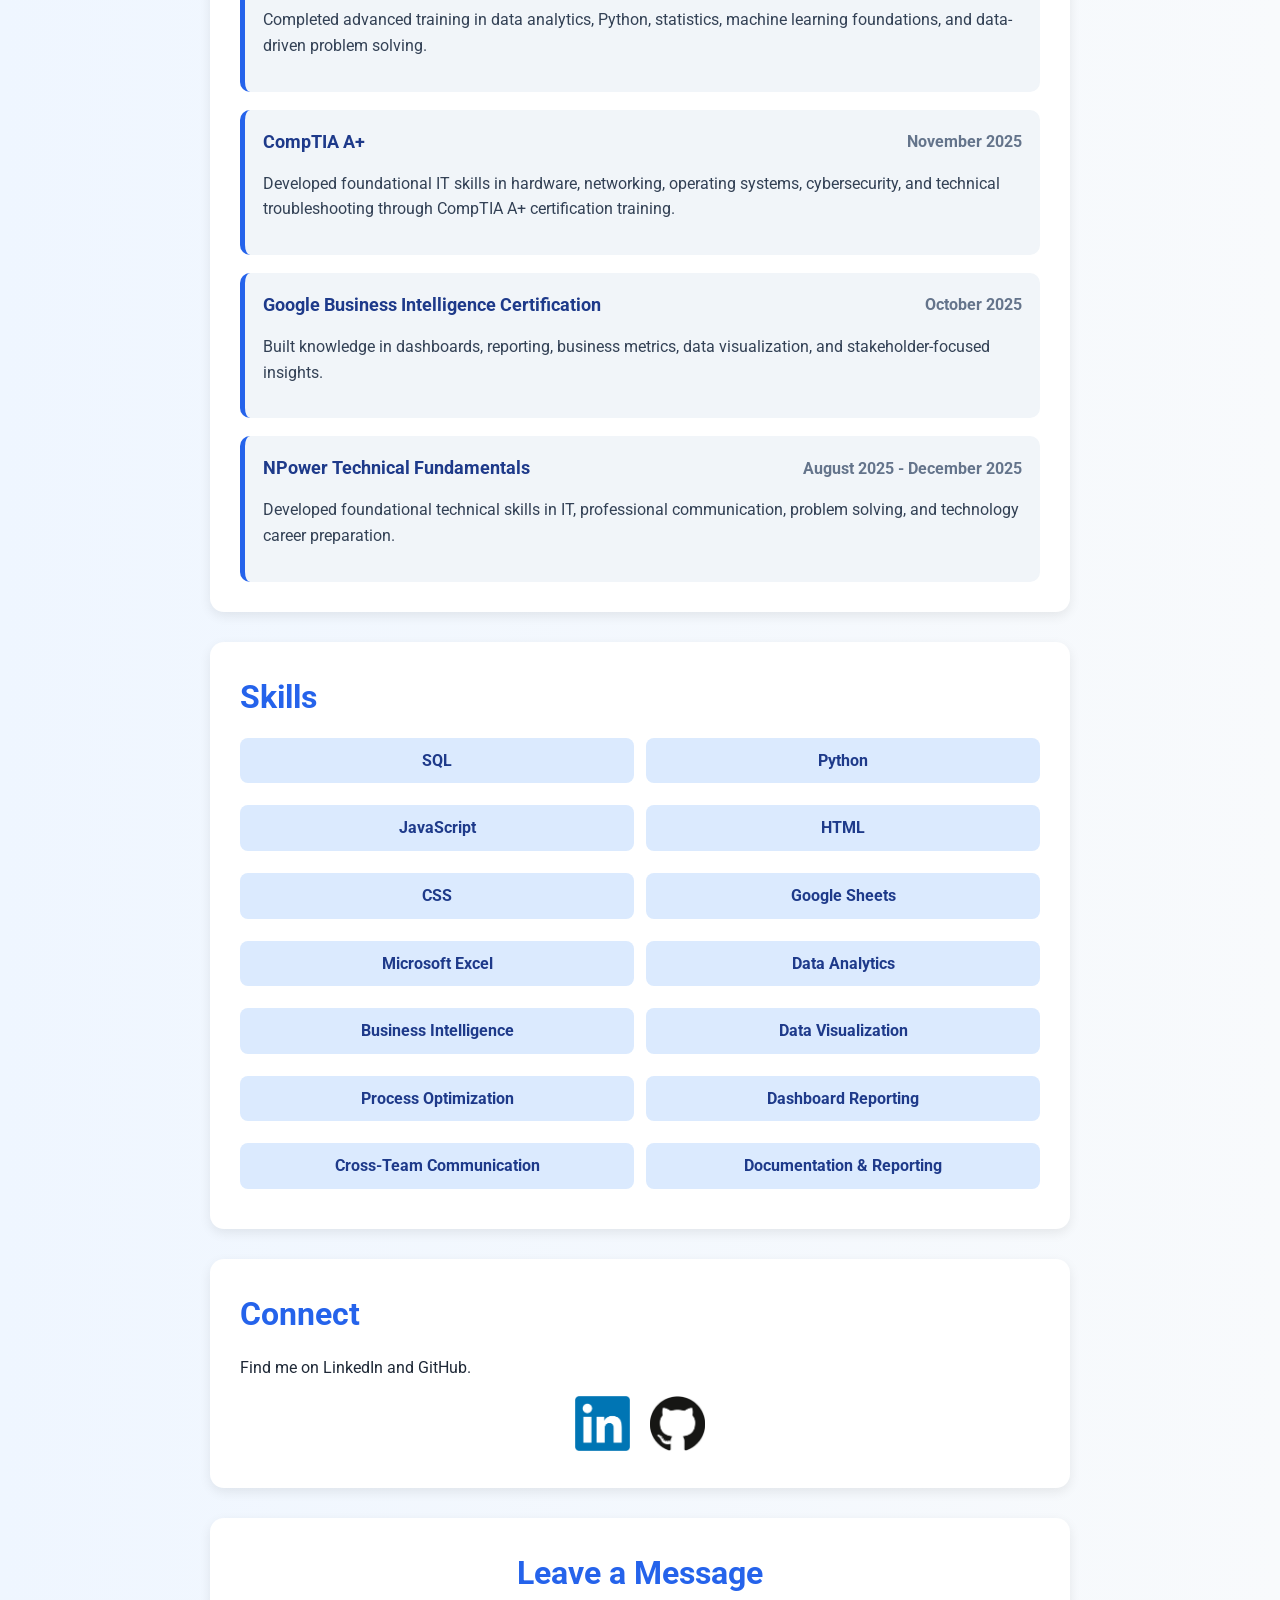
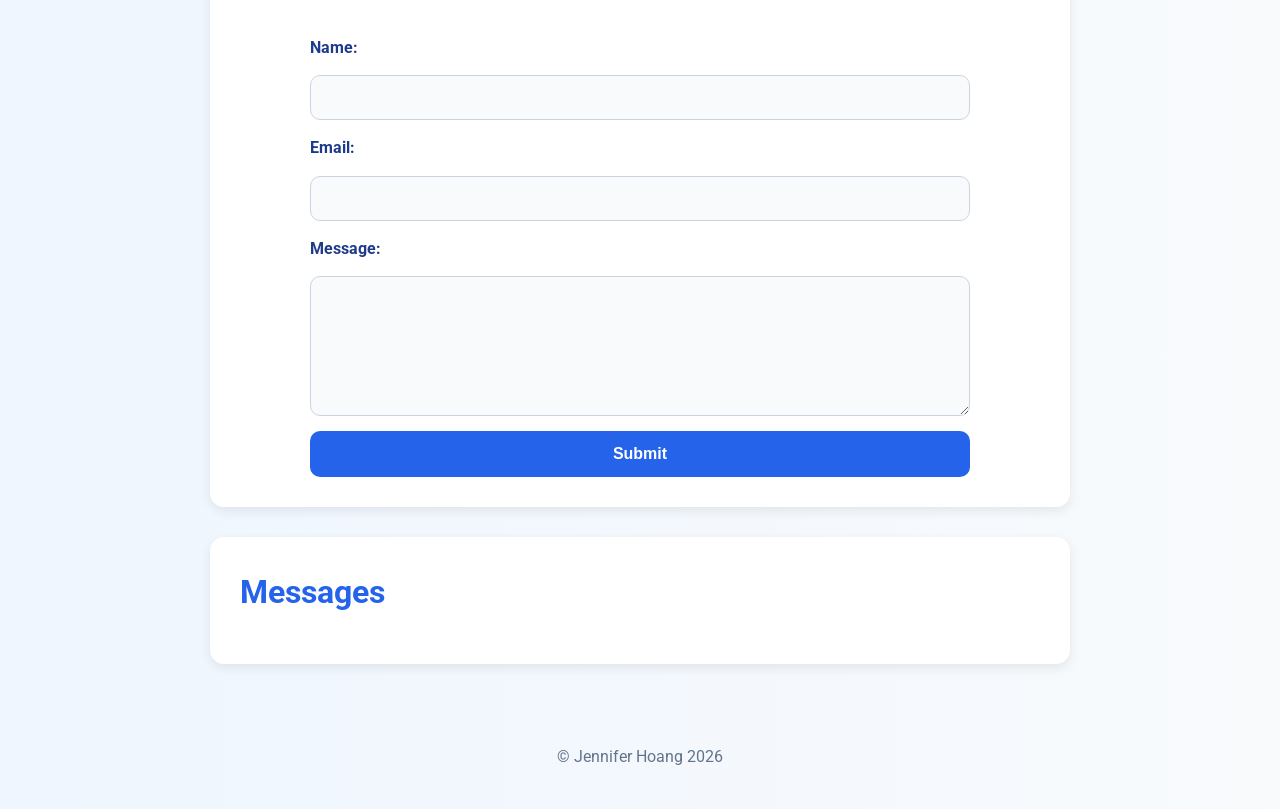
==== commit 7ea21793: "Fixed the automatic repository list on the project card to skip over the spring26 project to prevent" ====
--- a/index.html
+++ b/index.html
@@ -32,7 +32,7 @@
                     <li><a href="#skills">Skills</a></li>
                     <li><a href="#Connect">Connect</a></li>
                     <li><a href="#message">Leave a Message</a></li>
-                    <li><a href="football.html">Football API</a></li>
+                    <li><a href="football.html">Open Football API Project Page</a></li>
                 </ul>
             </nav>
         </div>
@@ -76,9 +76,9 @@
              <h3>Portfolio Website</h3>
 
                 <p>
-                    Responsive portfolio website built with HTML, CSS, and JavaScript.
+                 Responsive portfolio website built with HTML, CSS, and JavaScript.
                  Features GitHub API integration, dynamic skills rendering, a message form,
-                    and a Football API dashboard.
+                 and a Football API dashboard.
                 </p>
 
                 <a
@@ -86,6 +86,7 @@
                  target="_blank"
                  rel="noopener noreferrer"
                  class="project-link"
+                 aria-label="View Jennifer Hoang portfolio repository on GitHub"
                 >
                  View Repository on GitHub
                 </a>
--- a/css/index.css
+++ b/css/index.css
@@ -112,7 +112,8 @@
     border-left: 5px solid #2563eb;
     border-radius: 10px;
     margin-bottom: 20px;
-    
+}
+
 .project-card {
     background-color: #f1f5f9;
     padding: 20px;
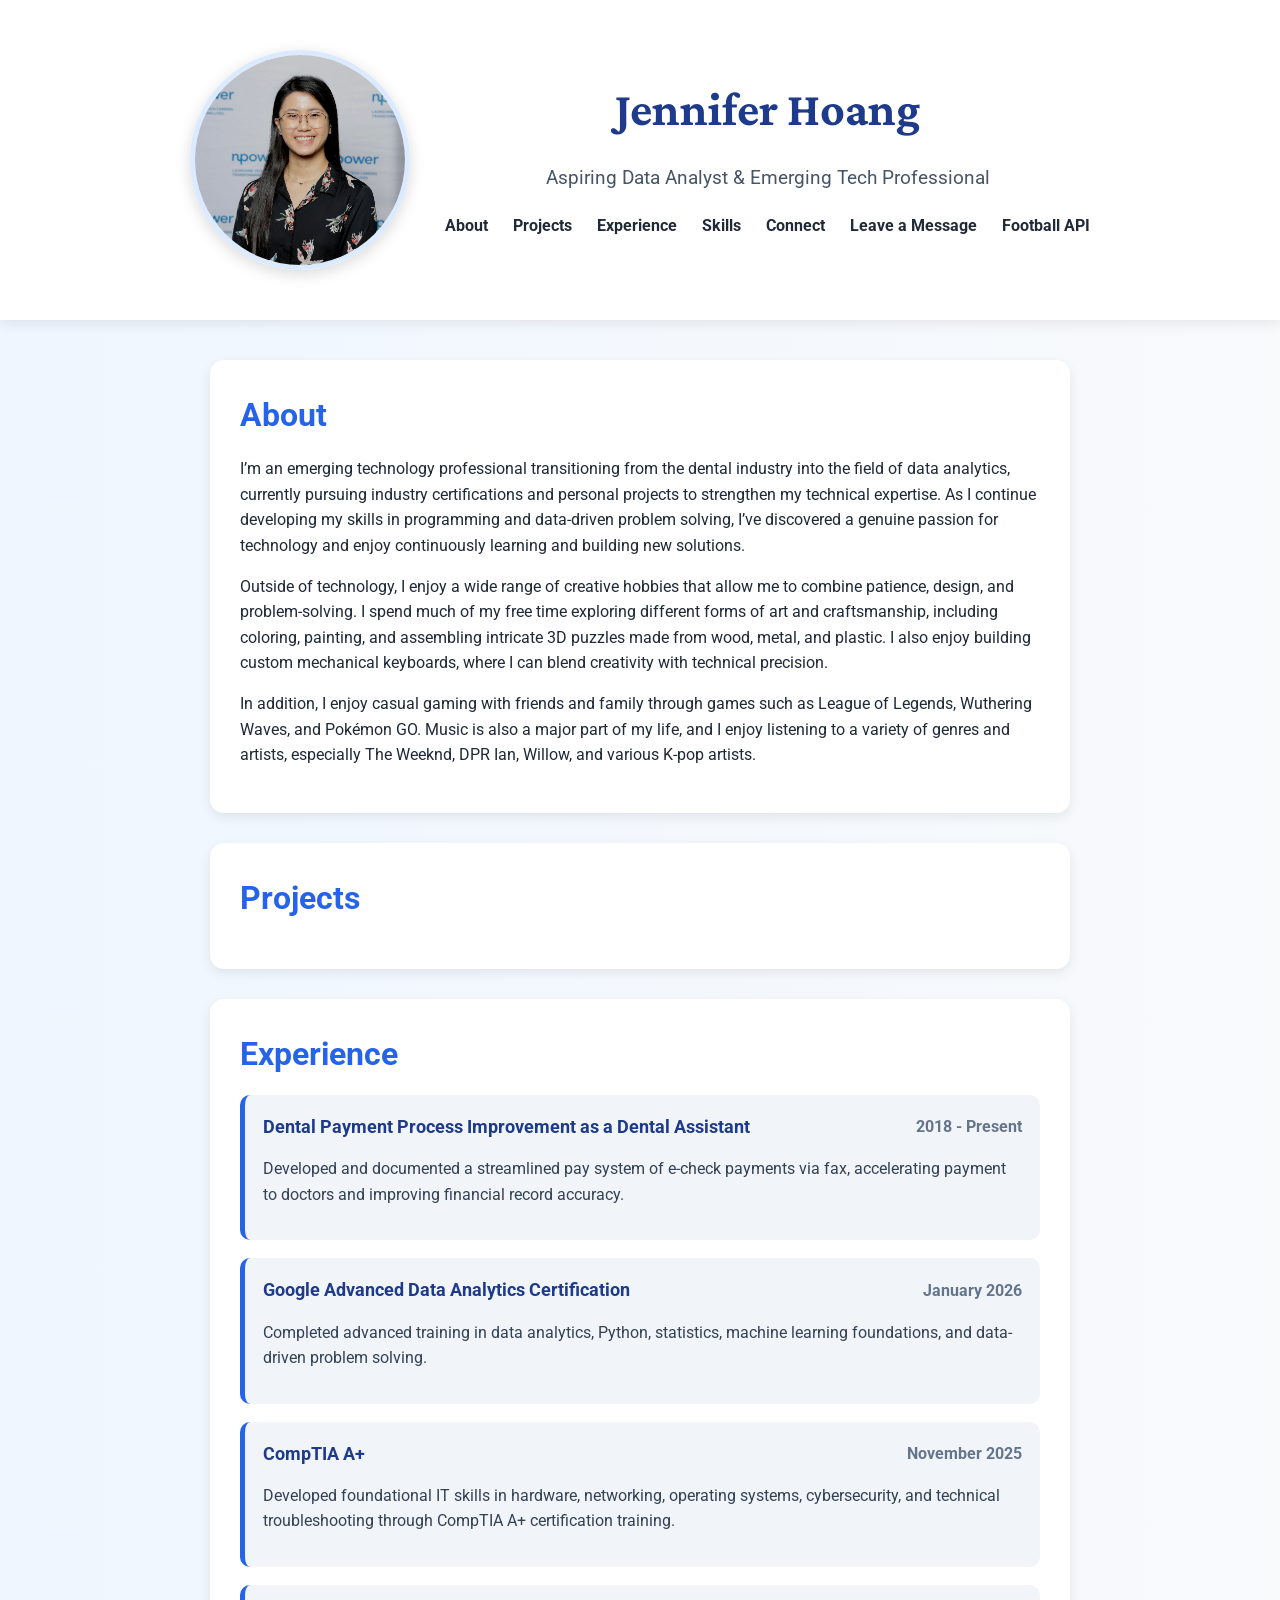
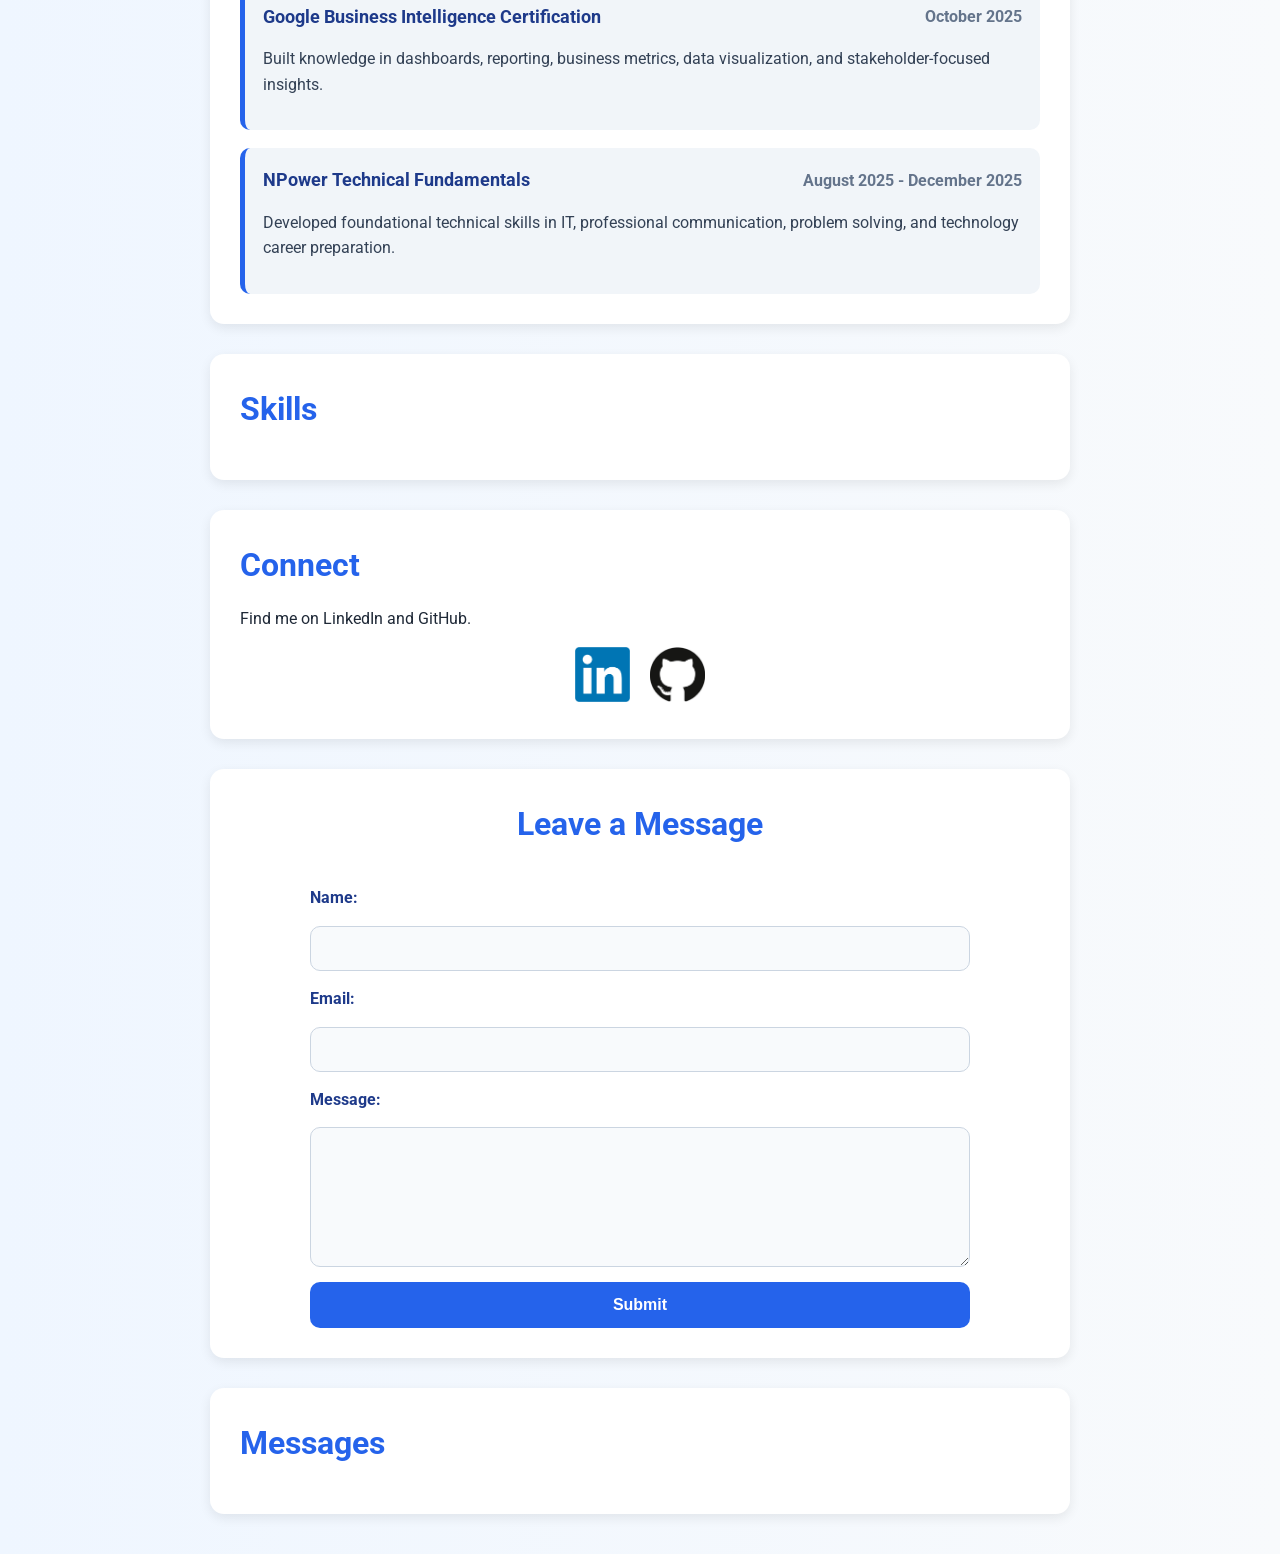
==== commit d832664a: "Merge pull request #11 from jenferno/lesson-10" ====
--- a/index.html
+++ b/index.html
@@ -32,7 +32,7 @@
                     <li><a href="#skills">Skills</a></li>
                     <li><a href="#Connect">Connect</a></li>
                     <li><a href="#message">Leave a Message</a></li>
-                    <li><a href="football.html">Open Football API Project Page</a></li>
+                    <li><a href="football.html">Football API</a></li>
                 </ul>
             </nav>
         </div>
@@ -44,55 +44,32 @@
             <h2>About</h2>
 
             <p>
-                I am an emerging technology professional transitioning from the dental industry into data 
-                analytics, where I am actively developing my expertise through industry certifications, 
-                technical training, and hands-on projects. My passion for technology stems from a desire 
-                to solve complex problems, improve processes, and leverage data to drive informed decision-
-                making. As I continue expanding my skills in programming, analytics, and data-driven problem
-                solving, I am committed to continuous learning and professional growth within the technology
-                field.
+                I’m an emerging technology professional transitioning from the dental
+                industry into the field of data analytics, currently pursuing industry 
+                certifications and personal projects to strengthen my technical expertise.
+                As I continue developing my skills in programming and data-driven problem solving, 
+                I’ve discovered a genuine passion for technology and enjoy continuously learning and 
+                building new solutions.
             </p>
 
             <p>
-                Beyond my professional interests, I enjoy activities that foster creativity, attention to 
-                detail, and critical thinking. My hobbies include various forms of art and craftsmanship, 
-                such as painting, assembling intricate 3D puzzles, and building custom mechanical keyboards. 
-                These pursuits reflect the same patience, precision, and problem-solving mindset that I bring
-                to my technical work.
+                Outside of technology, I enjoy a wide range of creative hobbies that allow me to combine 
+                patience, design, and problem-solving. I spend much of my free time exploring different 
+                forms of art and craftsmanship, including coloring, painting, and assembling intricate 
+                3D puzzles made from wood, metal, and plastic. I also enjoy building custom mechanical 
+                keyboards, where I can blend creativity with technical precision. 
             </p>
 
             <p>
-                I also enjoy connecting with others through gaming and shared interests, as well as exploring 
-                a wide range of music genres. I believe that maintaining diverse interests and a lifelong 
-                learning mindset helps me approach challenges with creativity, adaptability, and a fresh 
-                perspective.
+                In addition, I enjoy casual gaming with friends and family through games such as League of Legends, 
+                Wuthering Waves, and Pokémon GO. Music is also a major part of my life, and I enjoy listening to a 
+                variety of genres and artists, especially The Weeknd, DPR Ian, Willow, and various K-pop artists.
             </p>
         </section>
 
         <section id="Projects" class="card">
             <h2>Projects</h2>
-
-            <div class="project-highlight">
-             <h3>Portfolio Website</h3>
-
-                <p>
-                 Responsive portfolio website built with HTML, CSS, and JavaScript.
-                 Features GitHub API integration, dynamic skills rendering, a message form,
-                 and a Football API dashboard.
-                </p>
-
-                <a
-                 href="https://github.com/jenferno/jennifer-hoang-spring26"
-                 target="_blank"
-                 rel="noopener noreferrer"
-                 class="project-link"
-                 aria-label="View Jennifer Hoang portfolio repository on GitHub"
-                >
-                 View Repository on GitHub
-                </a>
-            </div>
-
-                <ul></ul>
+            <ul></ul>
         </section>
 
         <section id="Experience" class="card">
@@ -102,7 +79,7 @@
 
                 <div class="experience-item">
                     <div class="experience-header">
-                        <h3>Dental Payment Process Improvement</h3>
+                        <h3>Dental Payment Process Improvement as a Dental Assistant</h3>
                         <span>2018 - Present</span>
                     </div>
 
@@ -243,8 +220,6 @@
 
     </main>
 
-    <footer></footer>
-
     <script src="js/index.js"></script>
 </body>
 </html>
--- a/css/index.css
+++ b/css/index.css
@@ -104,33 +104,6 @@
 
 li {
     margin-bottom: 10px;
-}
-
-.project-highlight {
-    background-color: #f1f5f9;
-    padding: 20px;
-    border-left: 5px solid #2563eb;
-    border-radius: 10px;
-    margin-bottom: 20px;
-}
-
-.project-card {
-    background-color: #f1f5f9;
-    padding: 20px;
-    border-left: 5px solid #2563eb;
-    border-radius: 10px;
-}
-
-.project-link {
-    display: inline-block;
-    margin-top: 10px;
-    color: #2563eb;
-    font-weight: bold;
-    text-decoration: none;
-}
-
-.project-link:hover {
-    text-decoration: underline;
 }
 
 #Projects ul {
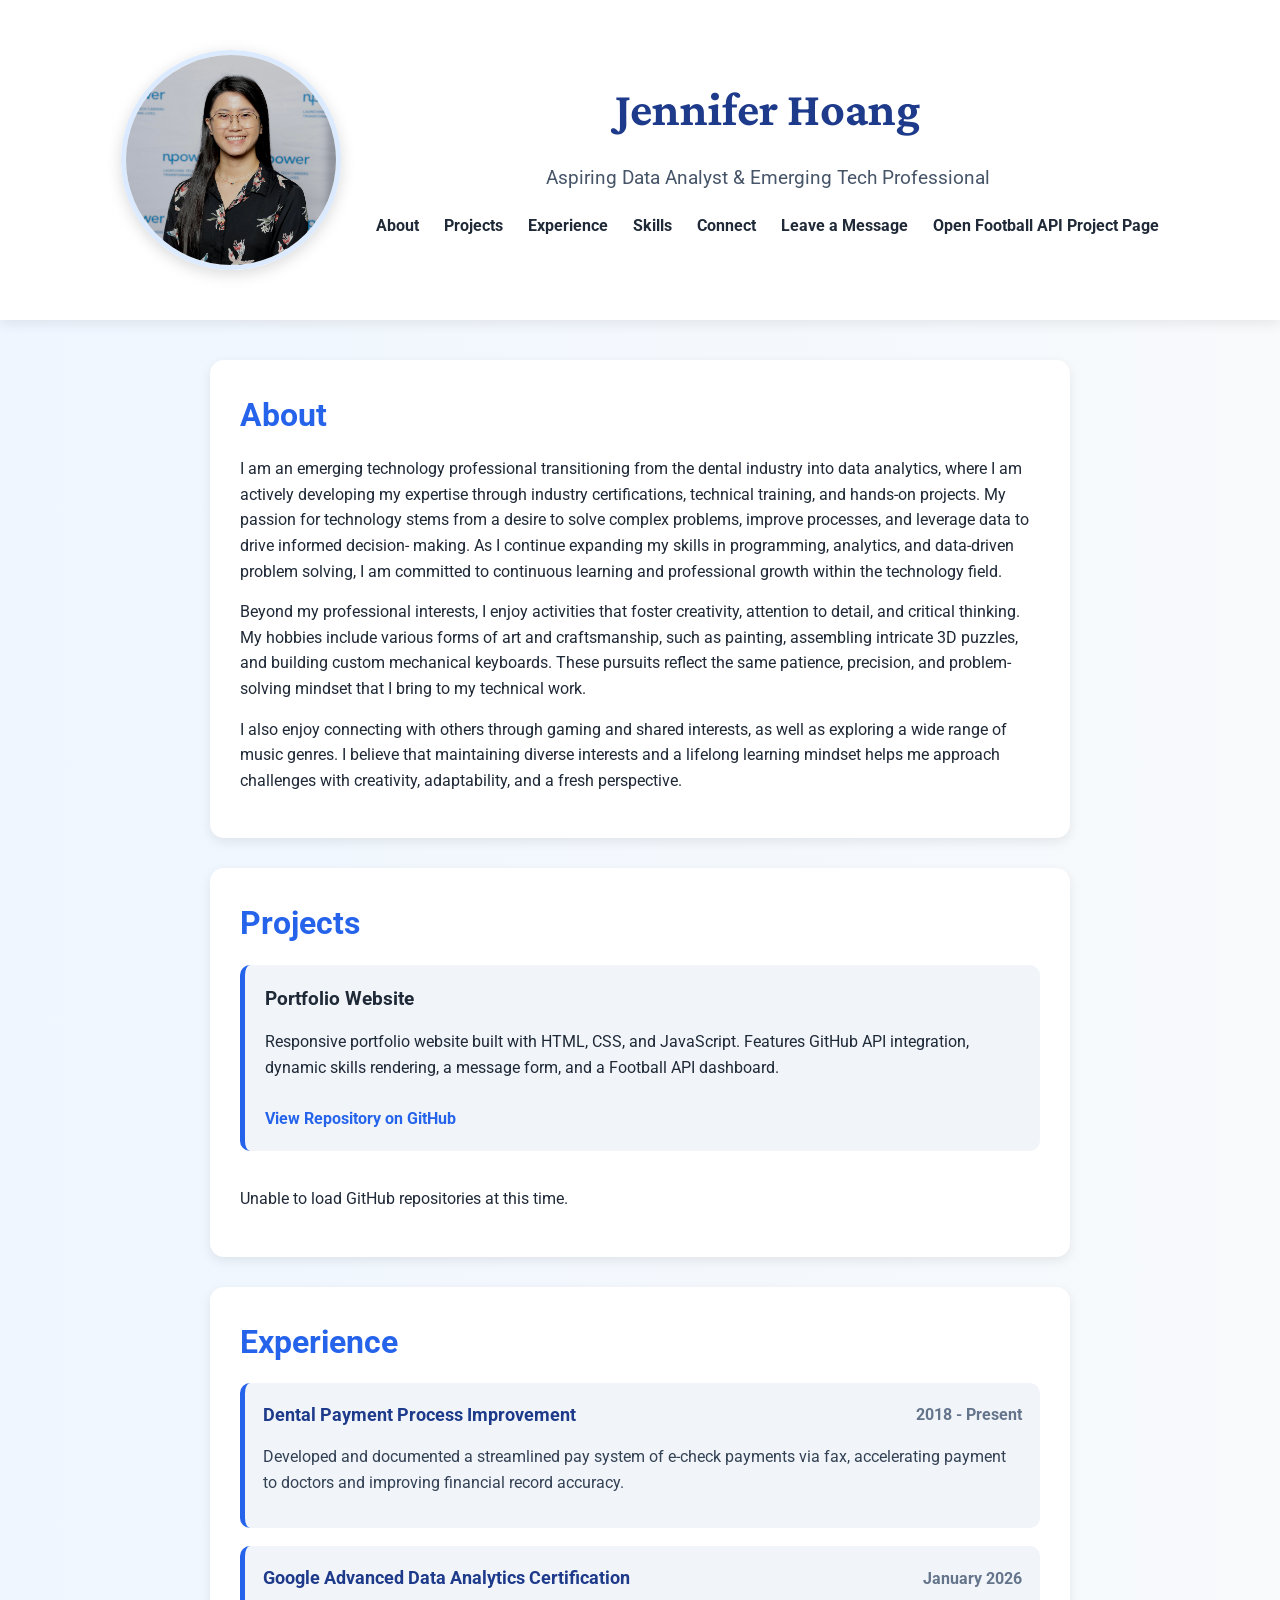
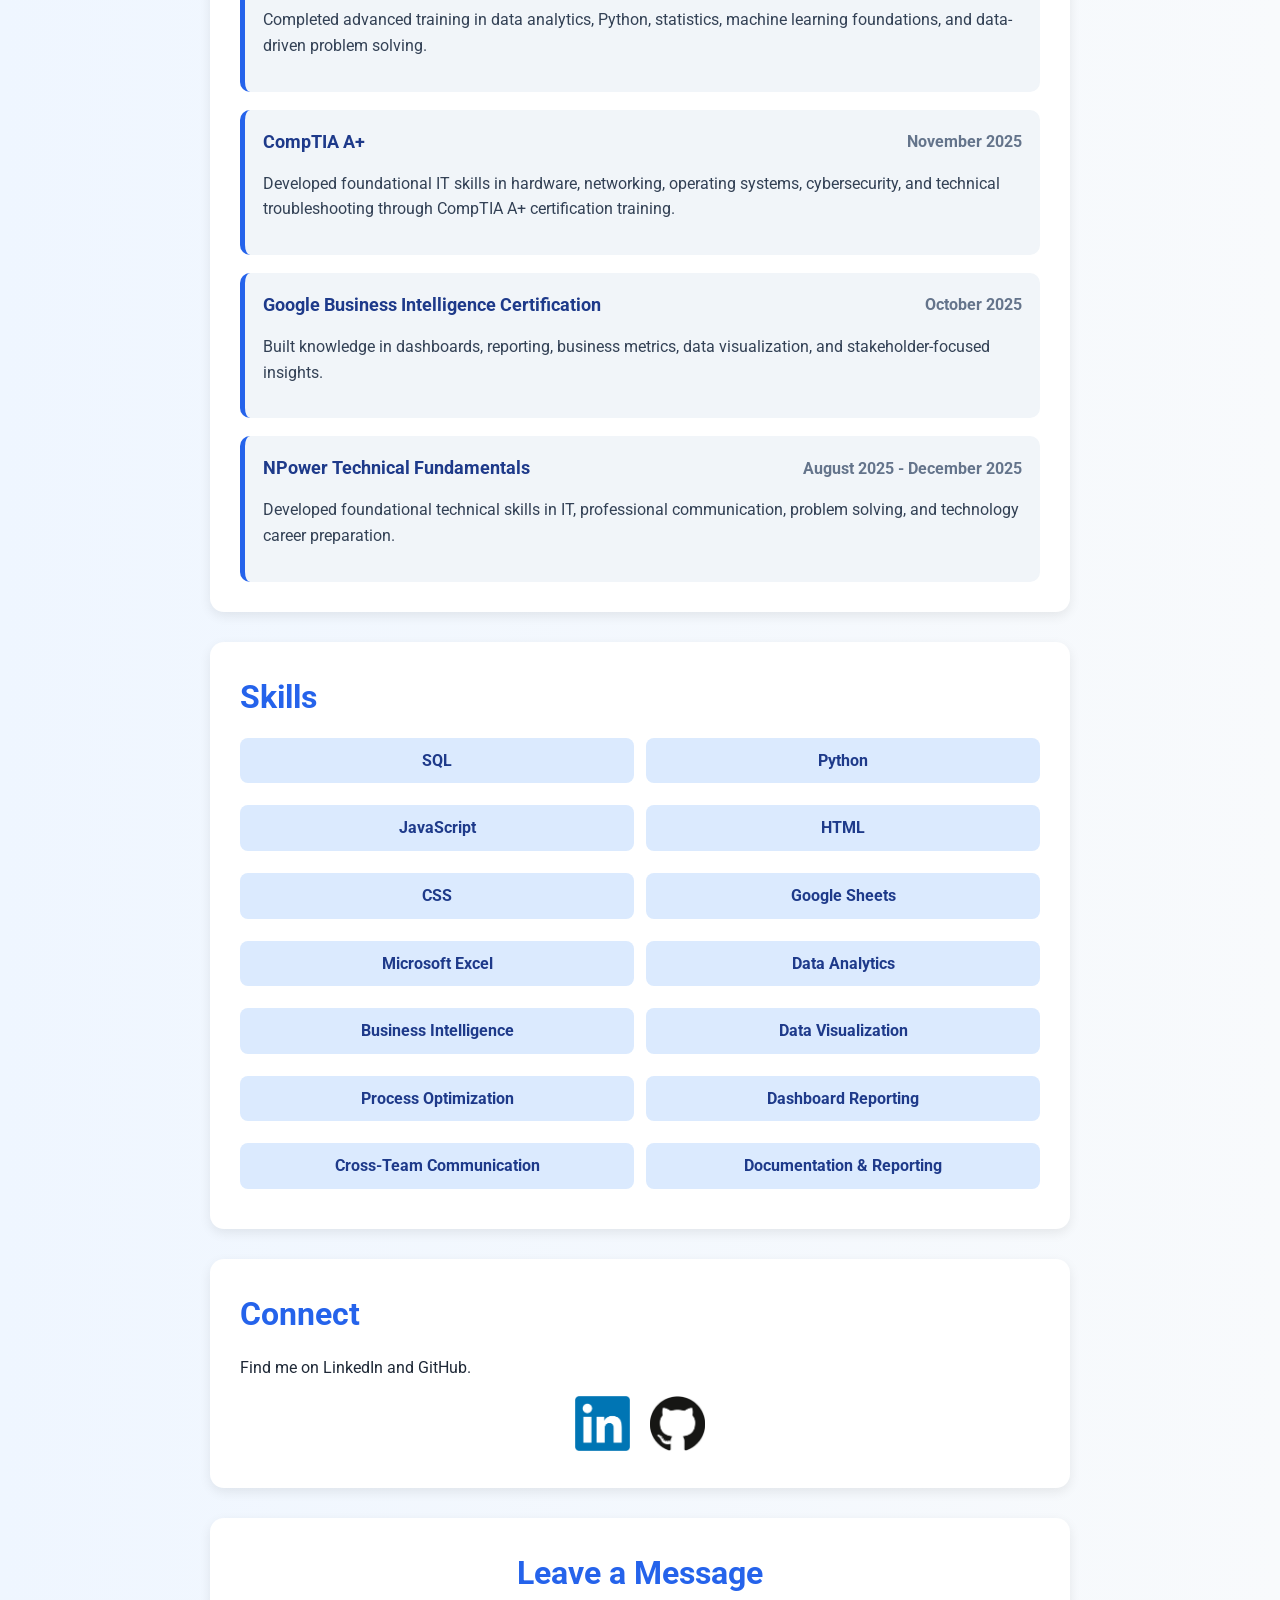
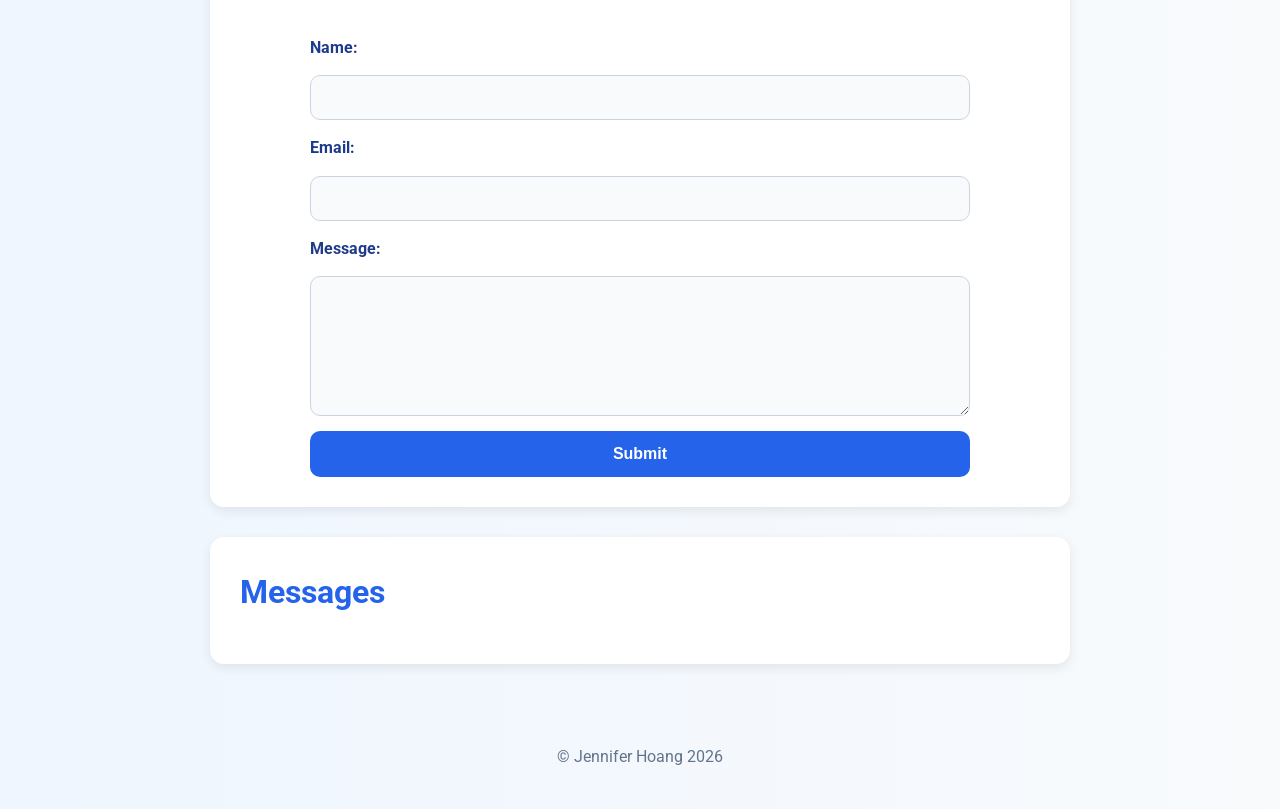
==== commit ca2d156b: "Merge pull request #10 from jenferno/final-project Revised codes for improvement in readability" ====
--- a/index.html
+++ b/index.html
@@ -32,7 +32,7 @@
                     <li><a href="#skills">Skills</a></li>
                     <li><a href="#Connect">Connect</a></li>
                     <li><a href="#message">Leave a Message</a></li>
-                    <li><a href="football.html">Football API</a></li>
+                    <li><a href="football.html">Open Football API Project Page</a></li>
                 </ul>
             </nav>
         </div>
@@ -44,32 +44,55 @@
             <h2>About</h2>
 
             <p>
-                I’m an emerging technology professional transitioning from the dental
-                industry into the field of data analytics, currently pursuing industry 
-                certifications and personal projects to strengthen my technical expertise.
-                As I continue developing my skills in programming and data-driven problem solving, 
-                I’ve discovered a genuine passion for technology and enjoy continuously learning and 
-                building new solutions.
+                I am an emerging technology professional transitioning from the dental industry into data 
+                analytics, where I am actively developing my expertise through industry certifications, 
+                technical training, and hands-on projects. My passion for technology stems from a desire 
+                to solve complex problems, improve processes, and leverage data to drive informed decision-
+                making. As I continue expanding my skills in programming, analytics, and data-driven problem
+                solving, I am committed to continuous learning and professional growth within the technology
+                field.
             </p>
 
             <p>
-                Outside of technology, I enjoy a wide range of creative hobbies that allow me to combine 
-                patience, design, and problem-solving. I spend much of my free time exploring different 
-                forms of art and craftsmanship, including coloring, painting, and assembling intricate 
-                3D puzzles made from wood, metal, and plastic. I also enjoy building custom mechanical 
-                keyboards, where I can blend creativity with technical precision. 
+                Beyond my professional interests, I enjoy activities that foster creativity, attention to 
+                detail, and critical thinking. My hobbies include various forms of art and craftsmanship, 
+                such as painting, assembling intricate 3D puzzles, and building custom mechanical keyboards. 
+                These pursuits reflect the same patience, precision, and problem-solving mindset that I bring
+                to my technical work.
             </p>
 
             <p>
-                In addition, I enjoy casual gaming with friends and family through games such as League of Legends, 
-                Wuthering Waves, and Pokémon GO. Music is also a major part of my life, and I enjoy listening to a 
-                variety of genres and artists, especially The Weeknd, DPR Ian, Willow, and various K-pop artists.
+                I also enjoy connecting with others through gaming and shared interests, as well as exploring 
+                a wide range of music genres. I believe that maintaining diverse interests and a lifelong 
+                learning mindset helps me approach challenges with creativity, adaptability, and a fresh 
+                perspective.
             </p>
         </section>
 
         <section id="Projects" class="card">
             <h2>Projects</h2>
-            <ul></ul>
+
+            <div class="project-highlight">
+             <h3>Portfolio Website</h3>
+
+                <p>
+                 Responsive portfolio website built with HTML, CSS, and JavaScript.
+                 Features GitHub API integration, dynamic skills rendering, a message form,
+                 and a Football API dashboard.
+                </p>
+
+                <a
+                 href="https://github.com/jenferno/jennifer-hoang-spring26"
+                 target="_blank"
+                 rel="noopener noreferrer"
+                 class="project-link"
+                 aria-label="View Jennifer Hoang portfolio repository on GitHub"
+                >
+                 View Repository on GitHub
+                </a>
+            </div>
+
+                <ul></ul>
         </section>
 
         <section id="Experience" class="card">
@@ -79,7 +102,7 @@
 
                 <div class="experience-item">
                     <div class="experience-header">
-                        <h3>Dental Payment Process Improvement as a Dental Assistant</h3>
+                        <h3>Dental Payment Process Improvement</h3>
                         <span>2018 - Present</span>
                     </div>
 
@@ -220,6 +243,8 @@
 
     </main>
 
+    <footer></footer>
+
     <script src="js/index.js"></script>
 </body>
 </html>
--- a/css/index.css
+++ b/css/index.css
@@ -106,6 +106,33 @@
     margin-bottom: 10px;
 }
 
+.project-highlight {
+    background-color: #f1f5f9;
+    padding: 20px;
+    border-left: 5px solid #2563eb;
+    border-radius: 10px;
+    margin-bottom: 20px;
+}
+
+.project-card {
+    background-color: #f1f5f9;
+    padding: 20px;
+    border-left: 5px solid #2563eb;
+    border-radius: 10px;
+}
+
+.project-link {
+    display: inline-block;
+    margin-top: 10px;
+    color: #2563eb;
+    font-weight: bold;
+    text-decoration: none;
+}
+
+.project-link:hover {
+    text-decoration: underline;
+}
+
 #Projects ul {
     display: grid;
     grid-template-columns: repeat(auto-fit, minmax(220px, 1fr));
